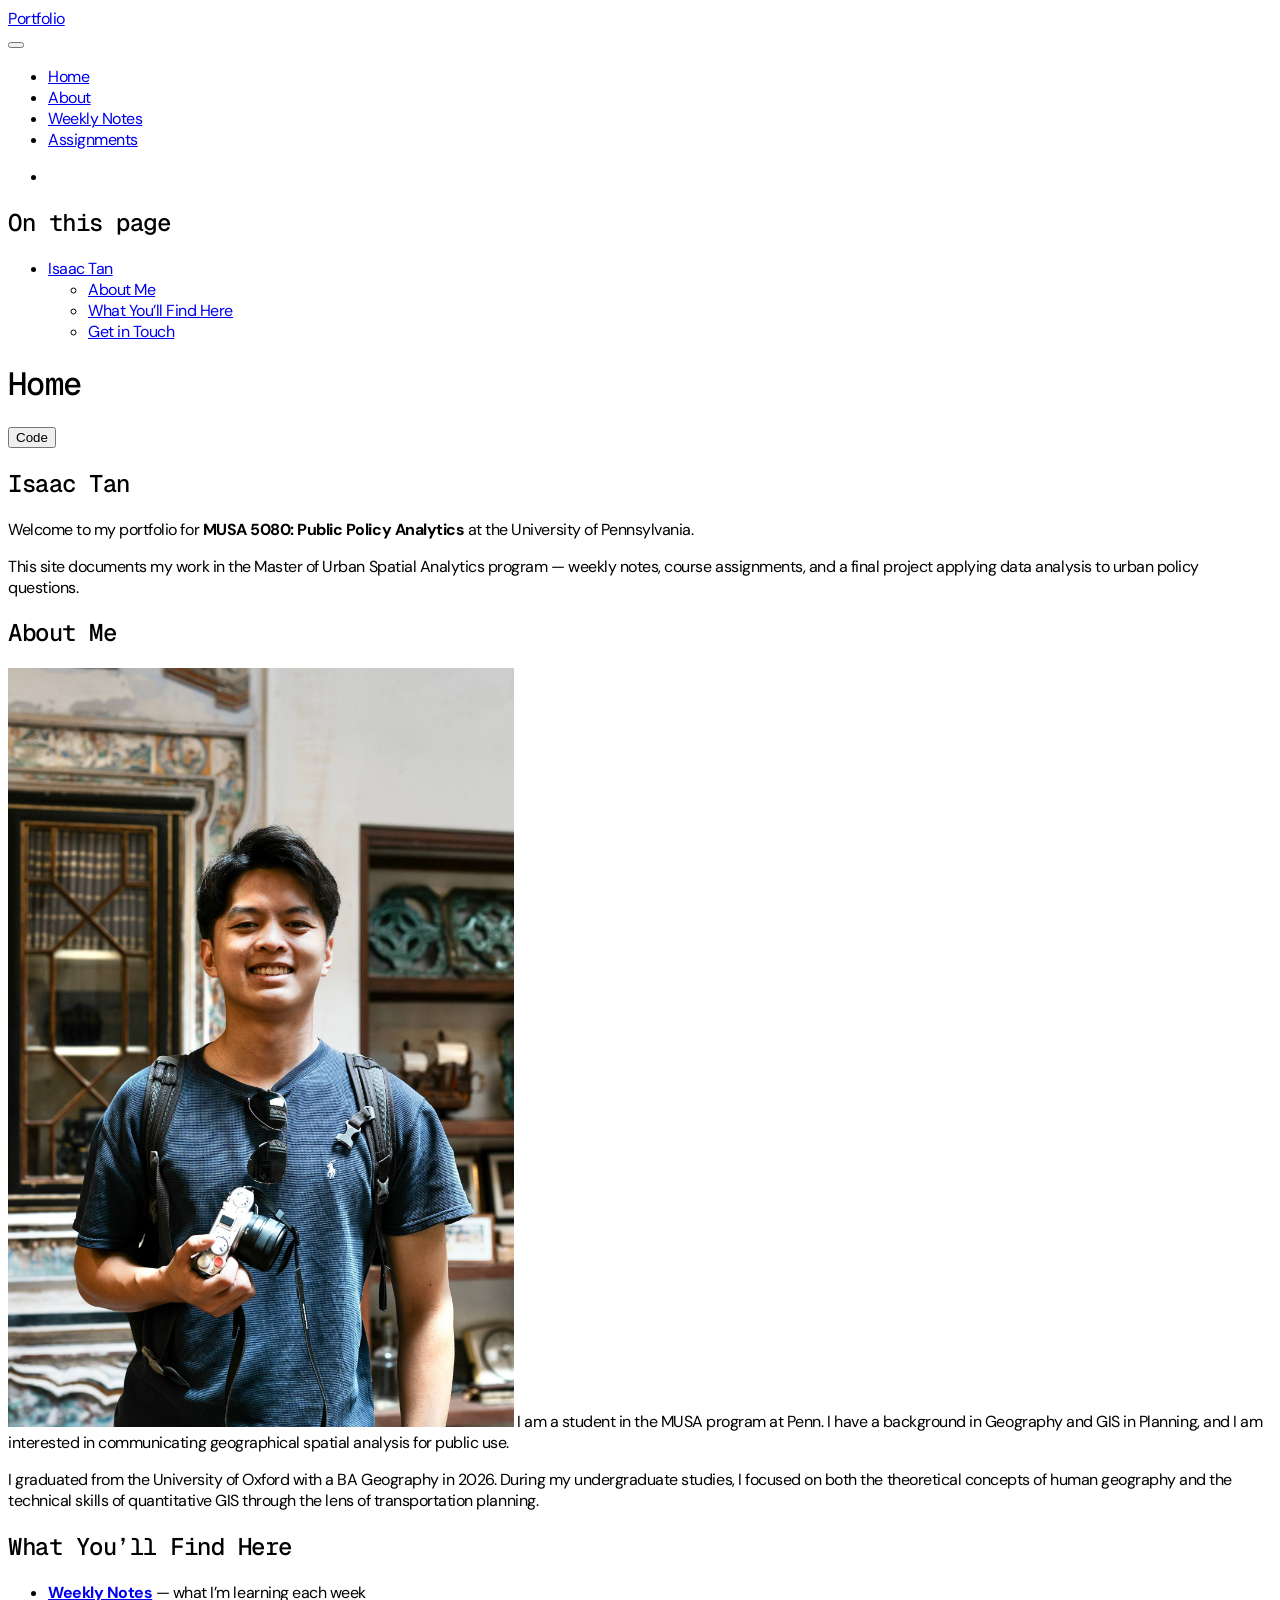
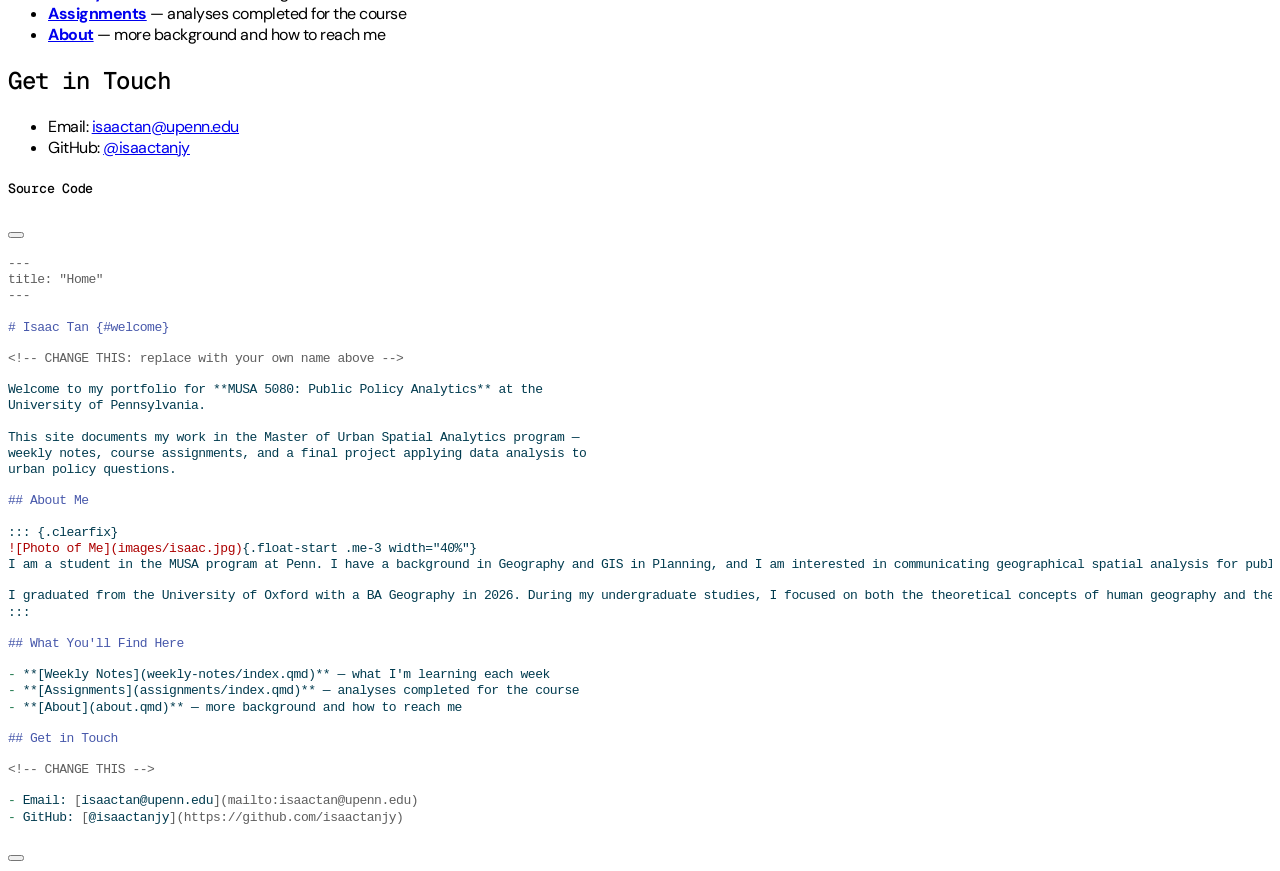
==== docs/index.html @ 37febcef "Dark mode fix" ====
<!DOCTYPE html>
<html xmlns="http://www.w3.org/1999/xhtml" lang="en" xml:lang="en"><head>

<meta charset="utf-8">
<meta name="generator" content="quarto-1.10.18">

<meta name="viewport" content="width=device-width, initial-scale=1.0, user-scalable=yes">


<title>Home – Isaac Tan - MUSA 5080 Portfolio</title>
<style>
/* Default styles provided by pandoc.
** See https://pandoc.org/MANUAL.html#variables-for-html for config info.
*/
span.smallcaps{font-variant: small-caps;}
div.columns{display: flex; gap: 1.5em;}
div.column{flex: auto;}
@media screen {
div.columns{gap: min(4vw, 1.5em);}
div.column{overflow-x: auto;}
}
div.hanging-indent{margin-left: 1.5em; text-indent: -1.5em;}
ul.task-list{list-style: none;}
ul.task-list li input[type="checkbox"] {
  width: 0.8em;
  margin: 0 0.8em 0.2em -1em; /* quarto-specific, see https://github.com/quarto-dev/quarto-cli/issues/4556 */ 
  vertical-align: middle;
}
/* CSS for syntax highlighting */
html { -webkit-text-size-adjust: 100%; }
pre > code.sourceCode { white-space: pre; position: relative; }
pre > code.sourceCode > span { display: inline-block; line-height: 1.25; }
pre > code.sourceCode > span:empty { height: 1.2em; }
.sourceCode { overflow: visible; }
code.sourceCode > span { color: inherit; text-decoration: inherit; }
div.sourceCode { margin: 1em 0; }
pre.sourceCode { margin: 0; }
@media screen {
div.sourceCode { overflow: auto; }
}
@media print {
pre > code.sourceCode { white-space: pre-wrap; }
pre > code.sourceCode > span { text-indent: -5em; padding-left: 5em; }
}
pre.numberSource code
  { counter-reset: source-line 0; }
pre.numberSource code > span
  { position: relative; left: -4em; counter-increment: source-line; }
pre.numberSource code > span > a:first-child::before
  { content: counter(source-line);
    position: relative; left: -1em; text-align: right; vertical-align: baseline;
    border: none; display: inline-block;
    -webkit-touch-callout: none; -webkit-user-select: none;
    -khtml-user-select: none; -moz-user-select: none;
    -ms-user-select: none; user-select: none;
    padding: 0 4px; width: 4em;
  }
pre.numberSource { margin-left: 3em;  padding-left: 4px; }
div.sourceCode
  {   }
@media screen {
pre > code.sourceCode > span > a:first-child::before { text-decoration: underline; }
}
</style>


<script src="site_libs/quarto-nav/quarto-nav.js"></script>
<script src="site_libs/quarto-nav/headroom.min.js"></script>
<script src="site_libs/clipboard/clipboard.min.js"></script>
<script src="site_libs/quarto-search/autocomplete.umd.js"></script>
<script src="site_libs/quarto-search/fuse.min.js"></script>
<script src="site_libs/quarto-search/quarto-search.js"></script>
<meta name="quarto:offset" content="./">
<script src="site_libs/quarto-html/quarto.js" type="module"></script>
<script src="site_libs/quarto-html/tabsets/tabsets.js" type="module"></script>
<script src="site_libs/quarto-html/popper.min.js"></script>
<script src="site_libs/quarto-html/tippy.umd.min.js"></script>
<script src="site_libs/quarto-html/anchor.min.js"></script>
<link href="site_libs/quarto-html/tippy.css" rel="stylesheet">
<link href="site_libs/quarto-html/quarto-syntax-highlighting-64a204ab8560d761af7679ceaba22944.css" rel="stylesheet" class="quarto-color-scheme" id="quarto-text-highlighting-styles">
<link href="site_libs/quarto-html/quarto-syntax-highlighting-dark-b85bc7c33db8c58e0ec93c3465666fed.css" rel="stylesheet" class="quarto-color-scheme quarto-color-alternate" id="quarto-text-highlighting-styles">
<link href="site_libs/quarto-html/quarto-syntax-highlighting-64a204ab8560d761af7679ceaba22944.css" rel="stylesheet" class="quarto-color-scheme-extra" id="quarto-text-highlighting-styles">
<script src="site_libs/bootstrap/bootstrap.min.js"></script>
<link href="site_libs/bootstrap/bootstrap-icons.css" rel="stylesheet">
<link href="site_libs/bootstrap/bootstrap-172ba59bd5e0b52282274ba0c0cc16fc.min.css" rel="stylesheet" append-hash="true" class="quarto-color-scheme" id="quarto-bootstrap" data-mode="light">
<link href="site_libs/bootstrap/bootstrap-dark-98619039a093ba5a6f730cdc128dc4af.min.css" rel="stylesheet" append-hash="true" class="quarto-color-scheme quarto-color-alternate" id="quarto-bootstrap" data-mode="dark">
<link href="site_libs/bootstrap/bootstrap-172ba59bd5e0b52282274ba0c0cc16fc.min.css" rel="stylesheet" append-hash="true" class="quarto-color-scheme-extra" id="quarto-bootstrap" data-mode="light">
<script id="quarto-search-options" type="application/json">{
  "location": "navbar",
  "copy-button": false,
  "collapse-after": 3,
  "panel-placement": "end",
  "type": "overlay",
  "limit": 50,
  "keyboard-shortcut": [
    "f",
    "/",
    "s"
  ],
  "show-item-context": false,
  "language": {
    "search-no-results-text": "No results",
    "search-matching-documents-text": "matching documents",
    "search-copy-link-title": "Copy link to search",
    "search-hide-matches-text": "Hide additional matches",
    "search-more-match-text": "more match in this document",
    "search-more-matches-text": "more matches in this document",
    "search-clear-button-title": "Clear",
    "search-text-placeholder": "",
    "search-detached-cancel-button-title": "Cancel",
    "search-submit-button-title": "Submit",
    "search-label": "Search"
  }
}</script>


<link rel="stylesheet" href="./styles.css">
</head>

<body class="nav-fixed quarto-light"><script id="quarto-html-before-body" type="application/javascript">
    const toggleBodyColorMode = (bsSheetEl) => {
      const mode = bsSheetEl.getAttribute("data-mode");
      const bodyEl = window.document.querySelector("body");
      if (mode === "dark") {
        bodyEl.classList.add("quarto-dark");
        bodyEl.classList.remove("quarto-light");
      } else {
        bodyEl.classList.add("quarto-light");
        bodyEl.classList.remove("quarto-dark");
      }
    }
    const toggleBodyColorPrimary = () => {
      const bsSheetEl = window.document.querySelector("link#quarto-bootstrap:not([rel=disabled-stylesheet])");
      if (bsSheetEl) {
        toggleBodyColorMode(bsSheetEl);
      }
    }
    const setColorSchemeToggle = (alternate) => {
      const toggles = window.document.querySelectorAll('.quarto-color-scheme-toggle');
      for (let i=0; i < toggles.length; i++) {
        const toggle = toggles[i];
        if (toggle) {
          if (alternate) {
            toggle.classList.add("alternate");
          } else {
            toggle.classList.remove("alternate");
          }
        }
      }
    };
    const toggleColorMode = (alternate) => {
      // Switch the stylesheets
      const primaryStylesheets = window.document.querySelectorAll('link.quarto-color-scheme:not(.quarto-color-alternate)');
      const alternateStylesheets = window.document.querySelectorAll('link.quarto-color-scheme.quarto-color-alternate');
      manageTransitions('#quarto-margin-sidebar .nav-link', false);
      if (alternate) {
        // note: dark is layered on light, we don't disable primary!
        enableStylesheet(alternateStylesheets);
        for (const sheetNode of alternateStylesheets) {
          if (sheetNode.id === "quarto-bootstrap") {
            toggleBodyColorMode(sheetNode);
          }
        }
      } else {
        disableStylesheet(alternateStylesheets);
        enableStylesheet(primaryStylesheets)
        toggleBodyColorPrimary();
      }
      manageTransitions('#quarto-margin-sidebar .nav-link', true);
      // Switch the toggles
      setColorSchemeToggle(alternate)
      // Hack to workaround the fact that safari doesn't
      // properly recolor the scrollbar when toggling (#1455)
      if (navigator.userAgent.indexOf('Safari') > 0 && navigator.userAgent.indexOf('Chrome') == -1) {
        manageTransitions("body", false);
        window.scrollTo(0, 1);
        setTimeout(() => {
          window.scrollTo(0, 0);
          manageTransitions("body", true);
        }, 40);
      }
    }
    const disableStylesheet = (stylesheets) => {
      for (let i=0; i < stylesheets.length; i++) {
        const stylesheet = stylesheets[i];
        stylesheet.rel = 'disabled-stylesheet';
      }
    }
    const enableStylesheet = (stylesheets) => {
      for (let i=0; i < stylesheets.length; i++) {
        const stylesheet = stylesheets[i];
        if(stylesheet.rel !== 'stylesheet') { // for Chrome, which will still FOUC without this check
          stylesheet.rel = 'stylesheet';
        }
      }
    }
    const manageTransitions = (selector, allowTransitions) => {
      const els = window.document.querySelectorAll(selector);
      for (let i=0; i < els.length; i++) {
        const el = els[i];
        if (allowTransitions) {
          el.classList.remove('notransition');
        } else {
          el.classList.add('notransition');
        }
      }
    }
    const isFileUrl = () => {
      return window.location.protocol === 'file:';
    }
    const hasAlternateSentinel = () => {
      let styleSentinel = getColorSchemeSentinel();
      if (styleSentinel !== null) {
        return styleSentinel === "alternate";
      } else {
        return false;
      }
    }
    const setStyleSentinel = (alternate) => {
      const value = alternate ? "alternate" : "default";
      if (!isFileUrl()) {
        window.localStorage.setItem("quarto-color-scheme", value);
      } else {
        localAlternateSentinel = value;
      }
    }
    const getColorSchemeSentinel = () => {
      if (!isFileUrl()) {
        const storageValue = window.localStorage.getItem("quarto-color-scheme");
        return storageValue != null ? storageValue : localAlternateSentinel;
      } else {
        return localAlternateSentinel;
      }
    }
    const toggleGiscusIfUsed = (isAlternate, darkModeDefault) => {
      const baseTheme = document.querySelector('#giscus-base-theme')?.value ?? 'light';
      const alternateTheme = document.querySelector('#giscus-alt-theme')?.value ?? 'dark';
      let newTheme = '';
      if(authorPrefersDark) {
        newTheme = isAlternate ? baseTheme : alternateTheme;
      } else {
        newTheme = isAlternate ? alternateTheme : baseTheme;
      }
      const changeGiscusTheme = () => {
        // From: https://github.com/giscus/giscus/issues/336
        const sendMessage = (message) => {
          const iframe = document.querySelector('iframe.giscus-frame');
          if (!iframe) return;
          iframe.contentWindow.postMessage({ giscus: message }, 'https://giscus.app');
        }
        sendMessage({
          setConfig: {
            theme: newTheme
          }
        });
      }
      const isGiscussLoaded = window.document.querySelector('iframe.giscus-frame') !== null;
      if (isGiscussLoaded) {
        changeGiscusTheme();
      }
    };
    const authorPrefersDark = false;
    const darkModeDefault = authorPrefersDark;
      document.querySelector('link#quarto-text-highlighting-styles.quarto-color-scheme-extra').rel = 'disabled-stylesheet';
      document.querySelector('link#quarto-bootstrap.quarto-color-scheme-extra').rel = 'disabled-stylesheet';
    let localAlternateSentinel = darkModeDefault ? 'alternate' : 'default';
    // Dark / light mode switch
    window.quartoToggleColorScheme = () => {
      // Read the current dark / light value
      let toAlternate = !hasAlternateSentinel();
      toggleColorMode(toAlternate);
      setStyleSentinel(toAlternate);
      toggleGiscusIfUsed(toAlternate, darkModeDefault);
      window.dispatchEvent(new Event('resize'));
    };
    // Switch to dark mode if need be
    if (hasAlternateSentinel()) {
      toggleColorMode(true);
    } else {
      toggleColorMode(false);
    }
  </script>

<div id="quarto-search-results"></div>
  <header id="quarto-header" class="headroom fixed-top">
    <nav class="navbar navbar-expand-lg " data-bs-theme="dark">
      <div class="navbar-container container-fluid">
      <div class="navbar-brand-container mx-auto">
    <a class="navbar-brand" href="./index.html">
    <span class="navbar-title">Portfolio</span>
    </a>
  </div>
            <div id="quarto-search" class="" title="Search"></div>
          <button class="navbar-toggler" type="button" data-bs-toggle="collapse" data-bs-target="#navbarCollapse" aria-controls="navbarCollapse" role="menu" aria-expanded="false" aria-label="Toggle navigation" onclick="if (window.quartoToggleHeadroom) { window.quartoToggleHeadroom(); }">
  <span class="navbar-toggler-icon"></span>
</button>
          <div class="collapse navbar-collapse" id="navbarCollapse">
            <ul class="navbar-nav navbar-nav-scroll me-auto">
  <li class="nav-item">
    <a class="nav-link active" href="./index.html" aria-current="page"> 
<span class="menu-text">Home</span></a>
  </li>  
  <li class="nav-item">
    <a class="nav-link" href="./about.html"> 
<span class="menu-text">About</span></a>
  </li>  
  <li class="nav-item">
    <a class="nav-link" href="./weekly-notes/index.html"> 
<span class="menu-text">Weekly Notes</span></a>
  </li>  
  <li class="nav-item">
    <a class="nav-link" href="./assignments/index.html"> 
<span class="menu-text">Assignments</span></a>
  </li>  
</ul>
            <ul class="navbar-nav navbar-nav-scroll ms-auto">
  <li class="nav-item compact">
    <a class="nav-link" href="https://github.com/isaactanjy/MUSA-5080-portfolio"> <i class="bi bi-github" role="img">
</i> 
<span class="menu-text"></span></a>
  </li>  
</ul>
          </div> <!-- /navcollapse -->
            <div class="quarto-navbar-tools">
  <a href="" class="quarto-color-scheme-toggle quarto-navigation-tool  px-1" onclick="window.quartoToggleColorScheme(); return false;" title="Toggle dark mode"><i class="bi"></i></a>
</div>
      </div> <!-- /container-fluid -->
    </nav>
</header>
<!-- content -->
<div id="quarto-content" class="quarto-container page-columns page-rows-contents page-layout-article page-navbar">
<!-- sidebar -->
<!-- margin-sidebar -->
    <div id="quarto-margin-sidebar" class="sidebar margin-sidebar">
        <nav id="TOC" role="doc-toc" class="toc-active">
    <h2 id="toc-title">On this page</h2>
   
  <ul>
  <li><a href="#welcome" id="toc-welcome" class="nav-link active" data-scroll-target="#welcome">Isaac Tan</a>
  <ul class="collapse">
  <li><a href="#about-me" id="toc-about-me" class="nav-link" data-scroll-target="#about-me">About Me</a></li>
  <li><a href="#what-youll-find-here" id="toc-what-youll-find-here" class="nav-link" data-scroll-target="#what-youll-find-here">What You’ll Find Here</a></li>
  <li><a href="#get-in-touch" id="toc-get-in-touch" class="nav-link" data-scroll-target="#get-in-touch">Get in Touch</a></li>
  </ul></li>
  </ul>
</nav>
    </div>
<!-- main -->
<main class="content" id="quarto-document-content">


<header id="title-block-header" class="quarto-title-block default">
<div class="quarto-title">
<div class="quarto-title-block"><div><h1 class="title">Home</h1><button type="button" class="btn code-tools-button" id="quarto-code-tools-source"><i class="bi"></i> Code</button></div></div>
</div>



<div class="quarto-title-meta">

    
  
    
  </div>
  


</header>


<section id="welcome" class="level1">
<h1>Isaac Tan</h1>
<!-- CHANGE THIS: replace with your own name above -->
<p>Welcome to my portfolio for <strong>MUSA 5080: Public Policy Analytics</strong> at the University of Pennsylvania.</p>
<p>This site documents my work in the Master of Urban Spatial Analytics program — weekly notes, course assignments, and a final project applying data analysis to urban policy questions.</p>
<section id="about-me" class="level2">
<h2 class="anchored" data-anchor-id="about-me">About Me</h2>
<div class="clearfix">
<p><img src="images/isaac.jpg" class="float-start me-3 img-fluid" style="width:40.0%" alt="Photo of Me"> I am a student in the MUSA program at Penn. I have a background in Geography and GIS in Planning, and I am interested in communicating geographical spatial analysis for public use.</p>
<p>I graduated from the University of Oxford with a BA Geography in 2026. During my undergraduate studies, I focused on both the theoretical concepts of human geography and the technical skills of quantitative GIS through the lens of transportation planning.</p>
</div>
</section>
<section id="what-youll-find-here" class="level2">
<h2 class="anchored" data-anchor-id="what-youll-find-here">What You’ll Find Here</h2>
<ul>
<li><strong><a href="./weekly-notes/index.html">Weekly Notes</a></strong> — what I’m learning each week</li>
<li><strong><a href="./assignments/index.html">Assignments</a></strong> — analyses completed for the course</li>
<li><strong><a href="./about.html">About</a></strong> — more background and how to reach me</li>
</ul>
</section>
<section id="get-in-touch" class="level2">
<h2 class="anchored" data-anchor-id="get-in-touch">Get in Touch</h2>
<!-- CHANGE THIS -->
<ul>
<li>Email: <a href="mailto:isaactan@upenn.edu">isaactan@upenn.edu</a></li>
<li>GitHub: <a href="https://github.com/isaactanjy"><span class="citation" data-cites="isaactanjy">@isaactanjy</span></a></li>
</ul>


<!-- -->

</section>
</section>

</main> <!-- /main -->
<script id="quarto-html-after-body" type="application/javascript">
  window.document.addEventListener("DOMContentLoaded", function (event) {
    // Ensure there is a toggle, if there isn't float one in the top right
    if (window.document.querySelector('.quarto-color-scheme-toggle') === null) {
      const a = window.document.createElement('a');
      a.classList.add('top-right');
      a.classList.add('quarto-color-scheme-toggle');
      a.href = "";
      a.onclick = function() { try { window.quartoToggleColorScheme(); } catch {} return false; };
      const i = window.document.createElement("i");
      i.classList.add('bi');
      a.appendChild(i);
      window.document.body.appendChild(a);
    }
    setColorSchemeToggle(hasAlternateSentinel())
    const icon = "";
    const anchorJS = new window.AnchorJS();
    anchorJS.options = {
      placement: 'right',
      icon: icon
    };
    anchorJS.add('.anchored');
    const isCodeAnnotation = (el) => {
      for (const clz of el.classList) {
        if (clz.startsWith('code-annotation-')) {                     
          return true;
        }
      }
      return false;
    }
    const onCopySuccess = function(e) {
      // button target
      const button = e.trigger;
      // don't keep focus
      button.blur();
      // flash "checked"
      button.classList.add('code-copy-button-checked');
      var currentTitle = button.getAttribute("title");
      button.setAttribute("title", "Copied!");
      let tooltip;
      if (window.bootstrap) {
        button.setAttribute("data-bs-toggle", "tooltip");
        button.setAttribute("data-bs-placement", "left");
        button.setAttribute("data-bs-title", "Copied!");
        tooltip = new bootstrap.Tooltip(button, 
          { trigger: "manual", 
            customClass: "code-copy-button-tooltip",
            offset: [0, -8]});
        tooltip.show();    
      }
      setTimeout(function() {
        if (tooltip) {
          tooltip.hide();
          button.removeAttribute("data-bs-title");
          button.removeAttribute("data-bs-toggle");
          button.removeAttribute("data-bs-placement");
        }
        button.setAttribute("title", currentTitle);
        button.classList.remove('code-copy-button-checked');
      }, 1000);
      // clear code selection
      e.clearSelection();
    }
    const getTextToCopy = function(trigger) {
      const outerScaffold = trigger.parentElement.cloneNode(true);
      const codeEl = outerScaffold.querySelector('code');
      for (const childEl of codeEl.children) {
        if (isCodeAnnotation(childEl)) {
          childEl.remove();
        }
      }
      return codeEl.innerText;
    }
    const clipboard = new window.ClipboardJS('.code-copy-button:not([data-in-quarto-modal])', {
      text: getTextToCopy
    });
    clipboard.on('success', onCopySuccess);
    if (window.document.getElementById('quarto-embedded-source-code-modal')) {
      const clipboardModal = new window.ClipboardJS('.code-copy-button[data-in-quarto-modal]', {
        text: getTextToCopy,
        container: window.document.getElementById('quarto-embedded-source-code-modal')
      });
      clipboardModal.on('success', onCopySuccess);
    }
    const viewSource = window.document.getElementById('quarto-view-source') ||
                       window.document.getElementById('quarto-code-tools-source');
    if (viewSource) {
      const sourceUrl = viewSource.getAttribute("data-quarto-source-url");
      viewSource.addEventListener("click", function(e) {
        if (sourceUrl) {
          // rstudio viewer pane
          if (/\bcapabilities=\b/.test(window.location)) {
            window.open(sourceUrl);
          } else {
            window.location.href = sourceUrl;
          }
        } else {
          const modal = new bootstrap.Modal(document.getElementById('quarto-embedded-source-code-modal'));
          modal.show();
        }
        return false;
      });
    }
    function toggleCodeHandler(show) {
      return function(e) {
        const cellDetails = window.document.querySelectorAll(".cell details.code-fold");
        for (let i=0; i<cellDetails.length; i++) {
          const details = cellDetails[i];
          if (show) {
            details.open = true;
          } else {
            details.removeAttribute("open");
          }
        }
        const cellCodeDivs = window.document.querySelectorAll(".cell div.sourceCode.cell-code");
        const fromCls = show ? "hidden" : "unhidden";
        const toCls = show ? "unhidden" : "hidden";
        for (let i=0; i<cellCodeDivs.length; i++) {
          const codeDiv = cellCodeDivs[i];
          if (codeDiv.classList.contains(fromCls)) {
            codeDiv.classList.remove(fromCls);
            codeDiv.classList.add(toCls);
          } 
        }
        return false;
      }
    }
    const hideAllCode = window.document.getElementById("quarto-hide-all-code");
    if (hideAllCode) {
      hideAllCode.addEventListener("click", toggleCodeHandler(false));
    }
    const showAllCode = window.document.getElementById("quarto-show-all-code");
    if (showAllCode) {
      showAllCode.addEventListener("click", toggleCodeHandler(true));
    }
      var localhostRegex = new RegExp(/^(?:http|https):\/\/localhost\:?[0-9]*\//);
      var mailtoRegex = new RegExp(/^mailto:/);
        var filterRegex = new RegExp('/' + window.location.host + '/');
      var isInternal = (href) => {
          return filterRegex.test(href) || localhostRegex.test(href) || mailtoRegex.test(href);
      }
      // Inspect non-navigation links and adorn them if external
     var links = window.document.querySelectorAll('a[href]:not(.nav-link):not(.navbar-brand):not(.toc-action):not(.sidebar-link):not(.sidebar-item-toggle):not(.pagination-link):not(.no-external):not([aria-hidden]):not(.dropdown-item):not(.quarto-navigation-tool):not(.about-link)');
      for (var i=0; i<links.length; i++) {
        const link = links[i];
        if (!isInternal(link.href)) {
          // undo the damage that might have been done by quarto-nav.js in the case of
          // links that we want to consider external
          if (link.dataset.originalHref !== undefined) {
            link.href = link.dataset.originalHref;
          }
        }
      }
    function tippyHover(el, contentFn, onTriggerFn, onUntriggerFn) {
      const config = {
        allowHTML: true,
        maxWidth: 500,
        delay: 100,
        arrow: false,
        appendTo: function(el) {
            return el.parentElement;
        },
        interactive: true,
        interactiveBorder: 10,
        theme: 'quarto',
        placement: 'bottom-start',
      };
      if (contentFn) {
        config.content = contentFn;
      }
      if (onTriggerFn) {
        config.onTrigger = onTriggerFn;
      }
      if (onUntriggerFn) {
        config.onUntrigger = onUntriggerFn;
      }
      window.tippy(el, config); 
    }
    const noterefs = window.document.querySelectorAll('a[role="doc-noteref"]');
    for (var i=0; i<noterefs.length; i++) {
      const ref = noterefs[i];
      tippyHover(ref, function() {
        // use id or data attribute instead here
        let href = ref.getAttribute('data-footnote-href') || ref.getAttribute('href');
        try { href = new URL(href).hash; } catch {}
        const id = href.replace(/^#\/?/, "");
        const note = window.document.getElementById(id);
        if (note) {
          return note.innerHTML;
        } else {
          return "";
        }
      });
    }
    const xrefs = window.document.querySelectorAll('a.quarto-xref');
    const processXRef = (id, note) => {
      // Strip column container classes
      const stripColumnClz = (el) => {
        el.classList.remove("page-full", "page-columns");
        if (el.children) {
          for (const child of el.children) {
            stripColumnClz(child);
          }
        }
      }
      stripColumnClz(note)
      if (id === null || id.startsWith('sec-')) {
        // Special case sections, only their first couple elements
        const container = document.createElement("div");
        if (note.children && note.children.length > 2) {
          container.appendChild(note.children[0].cloneNode(true));
          for (let i = 1; i < note.children.length; i++) {
            const child = note.children[i];
            if (child.tagName === "P" && child.innerText === "") {
              continue;
            } else {
              container.appendChild(child.cloneNode(true));
              break;
            }
          }
          if (window.Quarto?.typesetMath) {
            window.Quarto.typesetMath(container);
          }
          return container.innerHTML
        } else {
          if (window.Quarto?.typesetMath) {
            window.Quarto.typesetMath(note);
          }
          return note.innerHTML;
        }
      } else {
        // Remove any anchor links if they are present
        const anchorLink = note.querySelector('a.anchorjs-link');
        if (anchorLink) {
          anchorLink.remove();
        }
        if (window.Quarto?.typesetMath) {
          window.Quarto.typesetMath(note);
        }
        if (note.classList.contains("callout")) {
          return note.outerHTML;
        } else {
          return note.innerHTML;
        }
      }
    }
    for (var i=0; i<xrefs.length; i++) {
      const xref = xrefs[i];
      tippyHover(xref, undefined, function(instance) {
        instance.disable();
        let url = xref.getAttribute('href');
        let hash = undefined; 
        if (url.startsWith('#')) {
          hash = url;
        } else {
          try { hash = new URL(url).hash; } catch {}
        }
        if (hash) {
          const id = hash.replace(/^#\/?/, "");
          const note = window.document.getElementById(id);
          if (note !== null) {
            try {
              const html = processXRef(id, note.cloneNode(true));
              instance.setContent(html);
            } finally {
              instance.enable();
              instance.show();
            }
          } else {
            // See if we can fetch this
            fetch(url.split('#')[0])
            .then(res => res.text())
            .then(html => {
              const parser = new DOMParser();
              const htmlDoc = parser.parseFromString(html, "text/html");
              const note = htmlDoc.getElementById(id);
              if (note !== null) {
                const html = processXRef(id, note);
                instance.setContent(html);
              } 
            }).finally(() => {
              instance.enable();
              instance.show();
            });
          }
        } else {
          // See if we can fetch a full url (with no hash to target)
          // This is a special case and we should probably do some content thinning / targeting
          fetch(url)
          .then(res => res.text())
          .then(html => {
            const parser = new DOMParser();
            const htmlDoc = parser.parseFromString(html, "text/html");
            const note = htmlDoc.querySelector('main.content');
            if (note !== null) {
              // This should only happen for chapter cross references
              // (since there is no id in the URL)
              // remove the first header
              if (note.children.length > 0 && note.children[0].tagName === "HEADER") {
                note.children[0].remove();
              }
              const html = processXRef(null, note);
              instance.setContent(html);
            } 
          }).finally(() => {
            instance.enable();
            instance.show();
          });
        }
      }, function(instance) {
      });
    }
        let selectedAnnoteEl;
        const selectorForAnnotation = ( cell, annotation) => {
          let cellAttr = 'data-code-cell="' + cell + '"';
          let lineAttr = 'data-code-annotation="' +  annotation + '"';
          const selector = 'span[' + cellAttr + '][' + lineAttr + ']';
          return selector;
        }
        const selectCodeLines = (annoteEl) => {
          const doc = window.document;
          const targetCell = annoteEl.getAttribute("data-target-cell");
          const targetAnnotation = annoteEl.getAttribute("data-target-annotation");
          const annoteSpan = window.document.querySelector(selectorForAnnotation(targetCell, targetAnnotation));
          const lines = annoteSpan.getAttribute("data-code-lines").split(",");
          const lineIds = lines.map((line) => {
            return targetCell + "-" + line;
          })
          let top = null;
          let height = null;
          let parent = null;
          if (lineIds.length > 0) {
              //compute the position of the single el (top and bottom and make a div)
              const el = window.document.getElementById(lineIds[0]);
              top = el.offsetTop;
              height = el.offsetHeight;
              parent = el.parentElement.parentElement;
            if (lineIds.length > 1) {
              const lastEl = window.document.getElementById(lineIds[lineIds.length - 1]);
              const bottom = lastEl.offsetTop + lastEl.offsetHeight;
              height = bottom - top;
            }
            if (top !== null && height !== null && parent !== null) {
              // cook up a div (if necessary) and position it 
              let div = window.document.getElementById("code-annotation-line-highlight");
              if (div === null) {
                div = window.document.createElement("div");
                div.setAttribute("id", "code-annotation-line-highlight");
                div.style.position = 'absolute';
                parent.appendChild(div);
              }
              div.style.top = top - 2 + "px";
              div.style.height = height + 4 + "px";
              div.style.left = 0;
              let gutterDiv = window.document.getElementById("code-annotation-line-highlight-gutter");
              if (gutterDiv === null) {
                gutterDiv = window.document.createElement("div");
                gutterDiv.setAttribute("id", "code-annotation-line-highlight-gutter");
                gutterDiv.style.position = 'absolute';
                const codeCell = window.document.getElementById(targetCell);
                const gutter = codeCell.querySelector('.code-annotation-gutter');
                gutter.appendChild(gutterDiv);
              }
              gutterDiv.style.top = top - 2 + "px";
              gutterDiv.style.height = height + 4 + "px";
            }
            selectedAnnoteEl = annoteEl;
          }
        };
        const unselectCodeLines = () => {
          const elementsIds = ["code-annotation-line-highlight", "code-annotation-line-highlight-gutter"];
          elementsIds.forEach((elId) => {
            const div = window.document.getElementById(elId);
            if (div) {
              div.remove();
            }
          });
          selectedAnnoteEl = undefined;
        };
          // Handle positioning of the toggle
      window.addEventListener(
        "resize",
        throttle(() => {
          elRect = undefined;
          if (selectedAnnoteEl) {
            selectCodeLines(selectedAnnoteEl);
          }
        }, 10)
      );
      function throttle(fn, ms) {
      let throttle = false;
      let timer;
        return (...args) => {
          if(!throttle) { // first call gets through
              fn.apply(this, args);
              throttle = true;
          } else { // all the others get throttled
              if(timer) clearTimeout(timer); // cancel #2
              timer = setTimeout(() => {
                fn.apply(this, args);
                timer = throttle = false;
              }, ms);
          }
        };
      }
        // Attach click handler to the DT
        const annoteDls = window.document.querySelectorAll('dt[data-target-cell]');
        for (const annoteDlNode of annoteDls) {
          annoteDlNode.addEventListener('click', (event) => {
            const clickedEl = event.target;
            if (clickedEl !== selectedAnnoteEl) {
              unselectCodeLines();
              const activeEl = window.document.querySelector('dt[data-target-cell].code-annotation-active');
              if (activeEl) {
                activeEl.classList.remove('code-annotation-active');
              }
              selectCodeLines(clickedEl);
              clickedEl.classList.add('code-annotation-active');
            } else {
              // Unselect the line
              unselectCodeLines();
              clickedEl.classList.remove('code-annotation-active');
            }
          });
        }
    const findCites = (el) => {
      const parentEl = el.parentElement;
      if (parentEl) {
        const cites = parentEl.dataset.cites;
        if (cites) {
          return {
            el,
            cites: cites.split(' ')
          };
        } else {
          return findCites(el.parentElement)
        }
      } else {
        return undefined;
      }
    };
    var bibliorefs = window.document.querySelectorAll('a[role="doc-biblioref"]');
    for (var i=0; i<bibliorefs.length; i++) {
      const ref = bibliorefs[i];
      const citeInfo = findCites(ref);
      if (citeInfo) {
        tippyHover(citeInfo.el, function() {
          var popup = window.document.createElement('div');
          citeInfo.cites.forEach(function(cite) {
            var citeDiv = window.document.createElement('div');
            citeDiv.classList.add('hanging-indent');
            citeDiv.classList.add('csl-entry');
            var biblioDiv = window.document.getElementById('ref-' + cite);
            if (biblioDiv) {
              citeDiv.innerHTML = biblioDiv.innerHTML;
            }
            popup.appendChild(citeDiv);
          });
          return popup.innerHTML;
        });
      }
    }
  });
  </script><div class="modal fade" id="quarto-embedded-source-code-modal" tabindex="-1" aria-labelledby="quarto-embedded-source-code-modal-label" aria-hidden="true"><div class="modal-dialog modal-dialog-scrollable"><div class="modal-content"><div class="modal-header"><h5 class="modal-title" id="quarto-embedded-source-code-modal-label">Source Code</h5><button class="btn-close" data-bs-dismiss="modal"></button></div><div class="modal-body"><div class="">
<div class="code-copy-outer-scaffold"><div class="sourceCode" id="cb1" data-shortcodes="false"><pre class="sourceCode markdown code-with-copy"><code class="sourceCode markdown"><span id="cb1-1"><a href="#cb1-1" aria-hidden="true" tabindex="-1"></a><span class="co">---</span></span>
<span id="cb1-2"><a href="#cb1-2" aria-hidden="true" tabindex="-1"></a><span class="an">title:</span><span class="co"> "Home"</span></span>
<span id="cb1-3"><a href="#cb1-3" aria-hidden="true" tabindex="-1"></a><span class="co">---</span></span>
<span id="cb1-4"><a href="#cb1-4" aria-hidden="true" tabindex="-1"></a></span>
<span id="cb1-5"><a href="#cb1-5" aria-hidden="true" tabindex="-1"></a><span class="fu"># Isaac Tan {#welcome}</span></span>
<span id="cb1-6"><a href="#cb1-6" aria-hidden="true" tabindex="-1"></a></span>
<span id="cb1-7"><a href="#cb1-7" aria-hidden="true" tabindex="-1"></a><span class="co">&lt;!-- CHANGE THIS: replace with your own name above --&gt;</span></span>
<span id="cb1-8"><a href="#cb1-8" aria-hidden="true" tabindex="-1"></a></span>
<span id="cb1-9"><a href="#cb1-9" aria-hidden="true" tabindex="-1"></a>Welcome to my portfolio for **MUSA 5080: Public Policy Analytics** at the</span>
<span id="cb1-10"><a href="#cb1-10" aria-hidden="true" tabindex="-1"></a>University of Pennsylvania.</span>
<span id="cb1-11"><a href="#cb1-11" aria-hidden="true" tabindex="-1"></a></span>
<span id="cb1-12"><a href="#cb1-12" aria-hidden="true" tabindex="-1"></a>This site documents my work in the Master of Urban Spatial Analytics program —</span>
<span id="cb1-13"><a href="#cb1-13" aria-hidden="true" tabindex="-1"></a>weekly notes, course assignments, and a final project applying data analysis to</span>
<span id="cb1-14"><a href="#cb1-14" aria-hidden="true" tabindex="-1"></a>urban policy questions.</span>
<span id="cb1-15"><a href="#cb1-15" aria-hidden="true" tabindex="-1"></a></span>
<span id="cb1-16"><a href="#cb1-16" aria-hidden="true" tabindex="-1"></a><span class="fu">## About Me</span></span>
<span id="cb1-17"><a href="#cb1-17" aria-hidden="true" tabindex="-1"></a></span>
<span id="cb1-18"><a href="#cb1-18" aria-hidden="true" tabindex="-1"></a>::: {.clearfix}</span>
<span id="cb1-19"><a href="#cb1-19" aria-hidden="true" tabindex="-1"></a><span class="al">![Photo of Me](images/isaac.jpg)</span>{.float-start .me-3 width="40%"}</span>
<span id="cb1-20"><a href="#cb1-20" aria-hidden="true" tabindex="-1"></a>I am a student in the MUSA program at Penn. I have a background in Geography and GIS in Planning, and I am interested in communicating geographical spatial analysis for public use.</span>
<span id="cb1-21"><a href="#cb1-21" aria-hidden="true" tabindex="-1"></a></span>
<span id="cb1-22"><a href="#cb1-22" aria-hidden="true" tabindex="-1"></a>I graduated from the University of Oxford with a BA Geography in 2026. During my undergraduate studies, I focused on both the theoretical concepts of human geography and the technical skills of quantitative GIS through the lens of transportation planning. </span>
<span id="cb1-23"><a href="#cb1-23" aria-hidden="true" tabindex="-1"></a>:::</span>
<span id="cb1-24"><a href="#cb1-24" aria-hidden="true" tabindex="-1"></a></span>
<span id="cb1-25"><a href="#cb1-25" aria-hidden="true" tabindex="-1"></a><span class="fu">## What You'll Find Here</span></span>
<span id="cb1-26"><a href="#cb1-26" aria-hidden="true" tabindex="-1"></a></span>
<span id="cb1-27"><a href="#cb1-27" aria-hidden="true" tabindex="-1"></a><span class="ss">- </span>**[Weekly Notes](weekly-notes/index.qmd)** — what I'm learning each week</span>
<span id="cb1-28"><a href="#cb1-28" aria-hidden="true" tabindex="-1"></a><span class="ss">- </span>**[Assignments](assignments/index.qmd)** — analyses completed for the course</span>
<span id="cb1-29"><a href="#cb1-29" aria-hidden="true" tabindex="-1"></a><span class="ss">- </span>**[About](about.qmd)** — more background and how to reach me</span>
<span id="cb1-30"><a href="#cb1-30" aria-hidden="true" tabindex="-1"></a></span>
<span id="cb1-31"><a href="#cb1-31" aria-hidden="true" tabindex="-1"></a><span class="fu">## Get in Touch</span></span>
<span id="cb1-32"><a href="#cb1-32" aria-hidden="true" tabindex="-1"></a></span>
<span id="cb1-33"><a href="#cb1-33" aria-hidden="true" tabindex="-1"></a><span class="co">&lt;!-- CHANGE THIS --&gt;</span></span>
<span id="cb1-34"><a href="#cb1-34" aria-hidden="true" tabindex="-1"></a></span>
<span id="cb1-35"><a href="#cb1-35" aria-hidden="true" tabindex="-1"></a><span class="ss">- </span>Email: <span class="co">[</span><span class="ot">isaactan@upenn.edu</span><span class="co">](mailto:isaactan@upenn.edu)</span></span>
<span id="cb1-36"><a href="#cb1-36" aria-hidden="true" tabindex="-1"></a><span class="ss">- </span>GitHub: <span class="co">[</span><span class="ot">@isaactanjy</span><span class="co">](https://github.com/isaactanjy)</span></span></code></pre></div><button title="Copy to Clipboard" class="code-copy-button" data-in-quarto-modal=""><i class="bi"></i></button></div>
</div></div></div></div></div>
</div> <!-- /content -->




</body></html>
---- docs/site_libs/quarto-html/quarto-syntax-highlighting-64a204ab8560d761af7679ceaba22944.css ----
/* quarto syntax highlight colors */
:root {
  --quarto-hl-ot-color: #003B4F;
  --quarto-hl-at-color: #657422;
  --quarto-hl-ss-color: #20794D;
  --quarto-hl-an-color: #5E5E5E;
  --quarto-hl-fu-color: #4758AB;
  --quarto-hl-st-color: #20794D;
  --quarto-hl-cf-color: #003B4F;
  --quarto-hl-op-color: #5E5E5E;
  --quarto-hl-er-color: #AD0000;
  --quarto-hl-bn-color: #AD0000;
  --quarto-hl-al-color: #AD0000;
  --quarto-hl-va-color: #111111;
  --quarto-hl-bu-color: inherit;
  --quarto-hl-ex-color: inherit;
  --quarto-hl-pp-color: #AD0000;
  --quarto-hl-in-color: #5E5E5E;
  --quarto-hl-vs-color: #20794D;
  --quarto-hl-wa-color: #5E5E5E;
  --quarto-hl-do-color: #5E5E5E;
  --quarto-hl-im-color: #00769E;
  --quarto-hl-ch-color: #20794D;
  --quarto-hl-dt-color: #AD0000;
  --quarto-hl-fl-color: #AD0000;
  --quarto-hl-co-color: #5E5E5E;
  --quarto-hl-cv-color: #5E5E5E;
  --quarto-hl-cn-color: #8f5902;
  --quarto-hl-sc-color: #5E5E5E;
  --quarto-hl-dv-color: #AD0000;
  --quarto-hl-kw-color: #003B4F;
}

/* other quarto variables */
:root {
  --quarto-font-monospace: SFMono-Regular, Menlo, Monaco, Consolas, "Liberation Mono", "Courier New", monospace;
}

/* syntax highlight based on Pandoc's rules */
pre > code.sourceCode > span {
  color: #003B4F;
}

code.sourceCode > span {
  color: #003B4F;
}

div.sourceCode,
div.sourceCode pre.sourceCode {
  color: #003B4F;
}

/* Normal */
code span {
  color: #003B4F;
}

/* Alert */
code span.al {
  color: #AD0000;
  font-style: inherit;
}

/* Annotation */
code span.an {
  color: #5E5E5E;
  font-style: inherit;
}

/* Attribute */
code span.at {
  color: #657422;
  font-style: inherit;
}

/* BaseN */
code span.bn {
  color: #AD0000;
  font-style: inherit;
}

/* BuiltIn */
code span.bu {
  font-style: inherit;
}

/* ControlFlow */
code span.cf {
  color: #003B4F;
  font-weight: bold;
  font-style: inherit;
}

/* Char */
code span.ch {
  color: #20794D;
  font-style: inherit;
}

/* Constant */
code span.cn {
  color: #8f5902;
  font-style: inherit;
}

/* Comment */
code span.co {
  color: #5E5E5E;
  font-style: inherit;
}

/* CommentVar */
code span.cv {
  color: #5E5E5E;
  font-style: italic;
}

/* Documentation */
code span.do {
  color: #5E5E5E;
  font-style: italic;
}

/* DataType */
code span.dt {
  color: #AD0000;
  font-style: inherit;
}

/* DecVal */
code span.dv {
  color: #AD0000;
  font-style: inherit;
}

/* Error */
code span.er {
  color: #AD0000;
  font-style: inherit;
}

/* Extension */
code span.ex {
  font-style: inherit;
}

/* Float */
code span.fl {
  color: #AD0000;
  font-style: inherit;
}

/* Function */
code span.fu {
  color: #4758AB;
  font-style: inherit;
}

/* Import */
code span.im {
  color: #00769E;
  font-style: inherit;
}

/* Information */
code span.in {
  color: #5E5E5E;
  font-style: inherit;
}

/* Keyword */
code span.kw {
  color: #003B4F;
  font-weight: bold;
  font-style: inherit;
}

/* Operator */
code span.op {
  color: #5E5E5E;
  font-style: inherit;
}

/* Other */
code span.ot {
  color: #003B4F;
  font-style: inherit;
}

/* Preprocessor */
code span.pp {
  color: #AD0000;
  font-style: inherit;
}

/* SpecialChar */
code span.sc {
  color: #5E5E5E;
  font-style: inherit;
}

/* SpecialString */
code span.ss {
  color: #20794D;
  font-style: inherit;
}

/* String */
code span.st {
  color: #20794D;
  font-style: inherit;
}

/* Variable */
code span.va {
  color: #111111;
  font-style: inherit;
}

/* VerbatimString */
code span.vs {
  color: #20794D;
  font-style: inherit;
}

/* Warning */
code span.wa {
  color: #5E5E5E;
  font-style: italic;
}

.prevent-inlining {
  content: "</";
}

/*# sourceMappingURL=9d8d5bb603a83b8298b89080a598c93b.css.map */
---- docs/site_libs/quarto-html/quarto-syntax-highlighting-dark-b85bc7c33db8c58e0ec93c3465666fed.css ----
/* quarto syntax highlight colors */
:root {
  --quarto-hl-al-color: #f07178;
  --quarto-hl-an-color: #d4d0ab;
  --quarto-hl-at-color: #00e0e0;
  --quarto-hl-bn-color: #d4d0ab;
  --quarto-hl-bu-color: #abe338;
  --quarto-hl-ch-color: #abe338;
  --quarto-hl-co-color: #f8f8f2;
  --quarto-hl-cv-color: #ffd700;
  --quarto-hl-cn-color: #ffd700;
  --quarto-hl-cf-color: #ffa07a;
  --quarto-hl-dt-color: #ffa07a;
  --quarto-hl-dv-color: #d4d0ab;
  --quarto-hl-do-color: #f8f8f2;
  --quarto-hl-er-color: #f07178;
  --quarto-hl-ex-color: #00e0e0;
  --quarto-hl-fl-color: #d4d0ab;
  --quarto-hl-fu-color: #ffa07a;
  --quarto-hl-im-color: #abe338;
  --quarto-hl-in-color: #d4d0ab;
  --quarto-hl-kw-color: #ffa07a;
  --quarto-hl-op-color: #ffa07a;
  --quarto-hl-ot-color: #00e0e0;
  --quarto-hl-pp-color: #dcc6e0;
  --quarto-hl-re-color: #00e0e0;
  --quarto-hl-sc-color: #abe338;
  --quarto-hl-ss-color: #abe338;
  --quarto-hl-st-color: #abe338;
  --quarto-hl-va-color: #00e0e0;
  --quarto-hl-vs-color: #abe338;
  --quarto-hl-wa-color: #dcc6e0;
}

/* other quarto variables */
:root {
  --quarto-font-monospace: SFMono-Regular, Menlo, Monaco, Consolas, "Liberation Mono", "Courier New", monospace;
}

/* syntax highlight based on Pandoc's rules */
pre > code.sourceCode > span {
  color: #f8f8f2;
}

code.sourceCode > span {
  color: #f8f8f2;
}

div.sourceCode,
div.sourceCode pre.sourceCode {
  color: #f8f8f2;
}

/* Normal */
code span {
  color: #f8f8f2;
}

/* Alert */
code span.al {
  color: #f07178;
}

/* Annotation */
code span.an {
  color: #d4d0ab;
}

/* Attribute */
code span.at {
  color: #00e0e0;
}

/* BaseN */
code span.bn {
  color: #d4d0ab;
}

/* BuiltIn */
code span.bu {
  color: #abe338;
}

/* ControlFlow */
code span.cf {
  font-weight: bold;
  color: #ffa07a;
}

/* Char */
code span.ch {
  color: #abe338;
}

/* Constant */
code span.cn {
  color: #ffd700;
}

/* Comment */
code span.co {
  font-style: italic;
  color: #f8f8f2;
}

/* CommentVar */
code span.cv {
  color: #ffd700;
}

/* Documentation */
code span.do {
  color: #f8f8f2;
}

/* DataType */
code span.dt {
  color: #ffa07a;
}

/* DecVal */
code span.dv {
  color: #d4d0ab;
}

/* Error */
code span.er {
  color: #f07178;
  text-decoration: underline;
}

/* Extension */
code span.ex {
  font-weight: bold;
  color: #00e0e0;
}

/* Float */
code span.fl {
  color: #d4d0ab;
}

/* Function */
code span.fu {
  color: #ffa07a;
}

/* Import */
code span.im {
  color: #abe338;
}

/* Information */
code span.in {
  color: #d4d0ab;
}

/* Keyword */
code span.kw {
  font-weight: bold;
  color: #ffa07a;
}

/* Operator */
code span.op {
  color: #ffa07a;
}

/* Other */
code span.ot {
  color: #00e0e0;
}

/* Preprocessor */
code span.pp {
  color: #dcc6e0;
}

/* RegionMarker */
code span.re {
  background-color: #f8f8f2;
  color: #00e0e0;
}

/* SpecialChar */
code span.sc {
  color: #abe338;
}

/* SpecialString */
code span.ss {
  color: #abe338;
}

/* String */
code span.st {
  color: #abe338;
}

/* Variable */
code span.va {
  color: #00e0e0;
}

/* VerbatimString */
code span.vs {
  color: #abe338;
}

/* Warning */
code span.wa {
  color: #dcc6e0;
}

.prevent-inlining {
  content: "</";
}

/*# sourceMappingURL=4ed8f1090dec6531da29ab00902aa718.css.map */
---- docs/site_libs/quarto-html/quarto-syntax-highlighting-64a204ab8560d761af7679ceaba22944.css ----
/* quarto syntax highlight colors */
:root {
  --quarto-hl-ot-color: #003B4F;
  --quarto-hl-at-color: #657422;
  --quarto-hl-ss-color: #20794D;
  --quarto-hl-an-color: #5E5E5E;
  --quarto-hl-fu-color: #4758AB;
  --quarto-hl-st-color: #20794D;
  --quarto-hl-cf-color: #003B4F;
  --quarto-hl-op-color: #5E5E5E;
  --quarto-hl-er-color: #AD0000;
  --quarto-hl-bn-color: #AD0000;
  --quarto-hl-al-color: #AD0000;
  --quarto-hl-va-color: #111111;
  --quarto-hl-bu-color: inherit;
  --quarto-hl-ex-color: inherit;
  --quarto-hl-pp-color: #AD0000;
  --quarto-hl-in-color: #5E5E5E;
  --quarto-hl-vs-color: #20794D;
  --quarto-hl-wa-color: #5E5E5E;
  --quarto-hl-do-color: #5E5E5E;
  --quarto-hl-im-color: #00769E;
  --quarto-hl-ch-color: #20794D;
  --quarto-hl-dt-color: #AD0000;
  --quarto-hl-fl-color: #AD0000;
  --quarto-hl-co-color: #5E5E5E;
  --quarto-hl-cv-color: #5E5E5E;
  --quarto-hl-cn-color: #8f5902;
  --quarto-hl-sc-color: #5E5E5E;
  --quarto-hl-dv-color: #AD0000;
  --quarto-hl-kw-color: #003B4F;
}

/* other quarto variables */
:root {
  --quarto-font-monospace: SFMono-Regular, Menlo, Monaco, Consolas, "Liberation Mono", "Courier New", monospace;
}

/* syntax highlight based on Pandoc's rules */
pre > code.sourceCode > span {
  color: #003B4F;
}

code.sourceCode > span {
  color: #003B4F;
}

div.sourceCode,
div.sourceCode pre.sourceCode {
  color: #003B4F;
}

/* Normal */
code span {
  color: #003B4F;
}

/* Alert */
code span.al {
  color: #AD0000;
  font-style: inherit;
}

/* Annotation */
code span.an {
  color: #5E5E5E;
  font-style: inherit;
}

/* Attribute */
code span.at {
  color: #657422;
  font-style: inherit;
}

/* BaseN */
code span.bn {
  color: #AD0000;
  font-style: inherit;
}

/* BuiltIn */
code span.bu {
  font-style: inherit;
}

/* ControlFlow */
code span.cf {
  color: #003B4F;
  font-weight: bold;
  font-style: inherit;
}

/* Char */
code span.ch {
  color: #20794D;
  font-style: inherit;
}

/* Constant */
code span.cn {
  color: #8f5902;
  font-style: inherit;
}

/* Comment */
code span.co {
  color: #5E5E5E;
  font-style: inherit;
}

/* CommentVar */
code span.cv {
  color: #5E5E5E;
  font-style: italic;
}

/* Documentation */
code span.do {
  color: #5E5E5E;
  font-style: italic;
}

/* DataType */
code span.dt {
  color: #AD0000;
  font-style: inherit;
}

/* DecVal */
code span.dv {
  color: #AD0000;
  font-style: inherit;
}

/* Error */
code span.er {
  color: #AD0000;
  font-style: inherit;
}

/* Extension */
code span.ex {
  font-style: inherit;
}

/* Float */
code span.fl {
  color: #AD0000;
  font-style: inherit;
}

/* Function */
code span.fu {
  color: #4758AB;
  font-style: inherit;
}

/* Import */
code span.im {
  color: #00769E;
  font-style: inherit;
}

/* Information */
code span.in {
  color: #5E5E5E;
  font-style: inherit;
}

/* Keyword */
code span.kw {
  color: #003B4F;
  font-weight: bold;
  font-style: inherit;
}

/* Operator */
code span.op {
  color: #5E5E5E;
  font-style: inherit;
}

/* Other */
code span.ot {
  color: #003B4F;
  font-style: inherit;
}

/* Preprocessor */
code span.pp {
  color: #AD0000;
  font-style: inherit;
}

/* SpecialChar */
code span.sc {
  color: #5E5E5E;
  font-style: inherit;
}

/* SpecialString */
code span.ss {
  color: #20794D;
  font-style: inherit;
}

/* String */
code span.st {
  color: #20794D;
  font-style: inherit;
}

/* Variable */
code span.va {
  color: #111111;
  font-style: inherit;
}

/* VerbatimString */
code span.vs {
  color: #20794D;
  font-style: inherit;
}

/* Warning */
code span.wa {
  color: #5E5E5E;
  font-style: italic;
}

.prevent-inlining {
  content: "</";
}

/*# sourceMappingURL=9d8d5bb603a83b8298b89080a598c93b.css.map */
---- docs/styles.css ----
@import url('https://fonts.googleapis.com/css2?family=DM+Mono:ital,wght@0,300;0,400;0,500;1,300;1,400;1,500&family=DM+Sans:ital,opsz,wght@0,9..40,100..1000;1,9..40,100..1000&display=swap');
@import url('https://fonts.googleapis.com/css2?family=Geist+Mono:ital,wght@0,100..900;1,100..900&display=swap');



body, p, li, td, .navbar, .sidebar {
  font-family: "DM Sans", sans-serif !important;
  letter-spacing: -0.03em;
}

h1, h2, h3, h4, h5, h6 {
  font-family: "Geist Mono", monospace !important;
  font-weight: 500 !important;
  letter-spacing: -0.02em;
}

.dm-mono-light {
  font-family: "DM Mono", monospace;
  font-weight: 300;
  font-style: normal;
}

.dm-mono-regular {
  font-family: "DM Mono", monospace;
  font-weight: 400;
  font-style: normal;
}

.dm-mono-medium {
  font-family: "DM Mono", monospace;
  font-weight: 500;
  font-style: normal;
}

.dm-mono-light-italic {
  font-family: "DM Mono", monospace;
  font-weight: 300;
  font-style: italic;
}

.dm-mono-regular-italic {
  font-family: "DM Mono", monospace;
  font-weight: 400;
  font-style: italic;
}

.dm-mono-medium-italic {
  font-family: "DM Mono", monospace;
  font-weight: 500;
  font-style: italic;
}


.dm-sans-variable {
  font-family: "DM Sans", sans-serif;
  font-optical-sizing: auto;
  font-weight: 400;
  font-style: normal;
}

.fragment-mono-regular {
  font-family: "Fragment Mono", monospace;
  font-weight: 400;
  font-style: normal;
}

.fragment-mono-regular-italic {
  font-family: "Fragment Mono", monospace;
  font-weight: 400;
  font-style: italic;
}
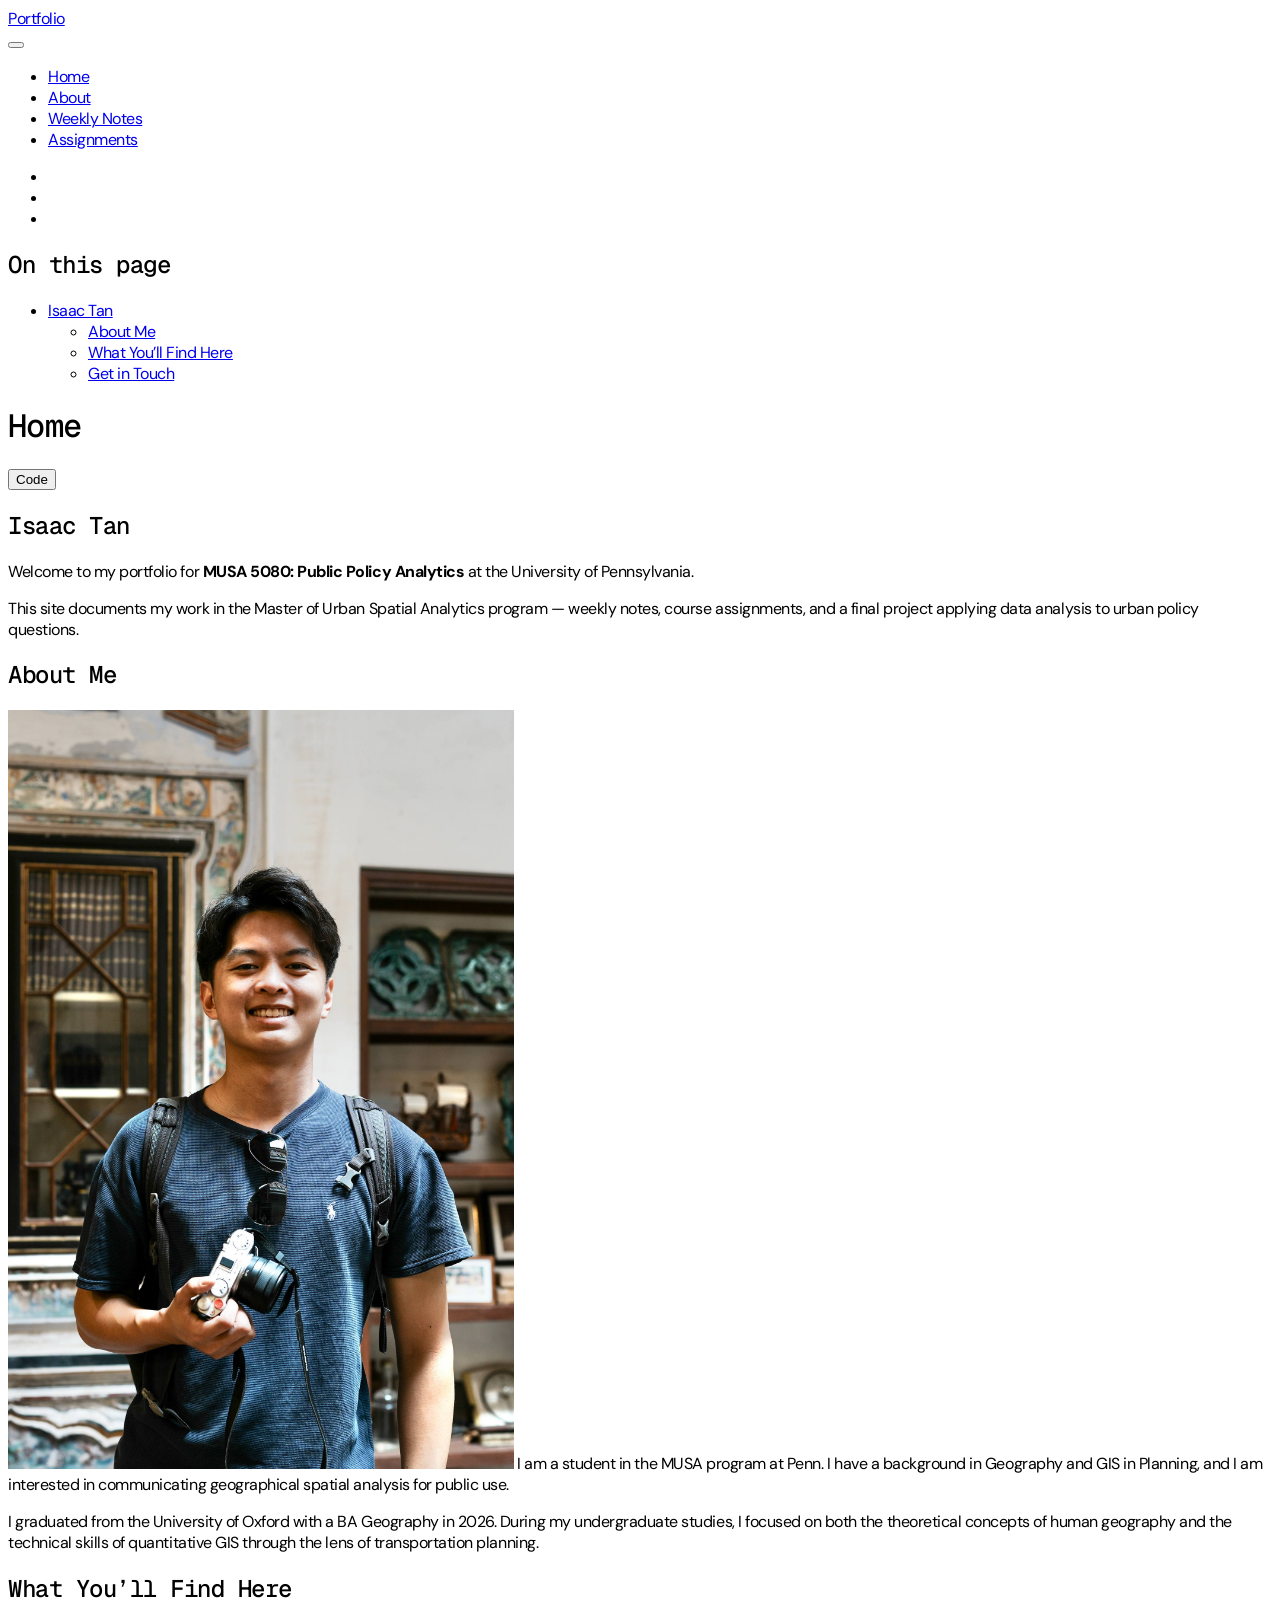
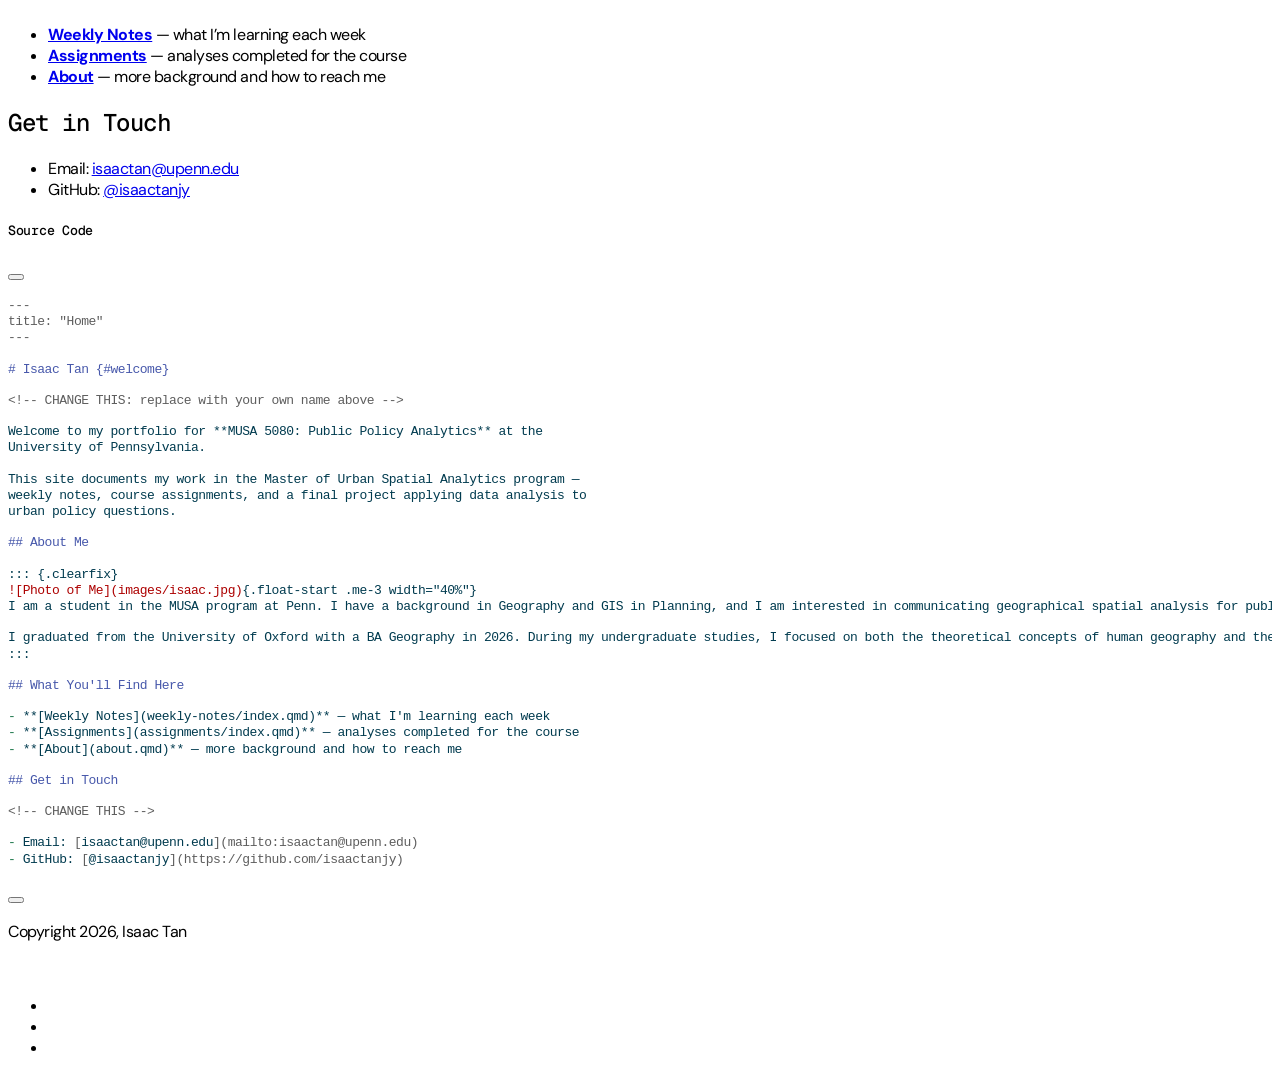
==== commit 14a4c10b: "Footer update" ====
--- a/docs/index.html
+++ b/docs/index.html
@@ -315,6 +315,16 @@
 </ul>
             <ul class="navbar-nav navbar-nav-scroll ms-auto">
   <li class="nav-item compact">
+    <a class="nav-link" href="./www.linkedin.com/in/isaactanjy"> <i class="bi bi-linkedin" role="img">
+</i> 
+<span class="menu-text"></span></a>
+  </li>  
+  <li class="nav-item compact">
+    <a class="nav-link" href="https://www.instagram.com/zacs.snaps/"> <i class="bi bi-instagram" role="img">
+</i> 
+<span class="menu-text"></span></a>
+  </li>  
+  <li class="nav-item compact">
     <a class="nav-link" href="https://github.com/isaactanjy/MUSA-5080-portfolio"> <i class="bi bi-github" role="img">
 </i> 
 <span class="menu-text"></span></a>
@@ -905,6 +915,38 @@
 <span id="cb1-36"><a href="#cb1-36" aria-hidden="true" tabindex="-1"></a><span class="ss">- </span>GitHub: <span class="co">[</span><span class="ot">@isaactanjy</span><span class="co">](https://github.com/isaactanjy)</span></span></code></pre></div><button title="Copy to Clipboard" class="code-copy-button" data-in-quarto-modal=""><i class="bi"></i></button></div>
 </div></div></div></div></div>
 </div> <!-- /content -->
+<footer class="footer">
+  <div class="nav-footer">
+    <div class="nav-footer-left">
+<p>Copyright 2026, Isaac Tan</p>
+</div>   
+    <div class="nav-footer-center">
+      &nbsp;
+    </div>
+    <div class="nav-footer-right">
+      <ul class="footer-items list-unstyled">
+    <li class="nav-item compact">
+    <a class="nav-link" href="./www.linkedin.com/in/isaactanjy">
+      <i class="bi bi-linkedin" role="img">
+</i> 
+    </a>
+  </li>  
+    <li class="nav-item compact">
+    <a class="nav-link" href="https://www.instagram.com/zacs.snaps/">
+      <i class="bi bi-instagram" role="img">
+</i> 
+    </a>
+  </li>  
+    <li class="nav-item compact">
+    <a class="nav-link" href="https://github.com/isaactanjy/MUSA-5080-portfolio">
+      <i class="bi bi-github" role="img">
+</i> 
+    </a>
+  </li>  
+</ul>
+    </div>
+  </div>
+</footer>
 
 
 
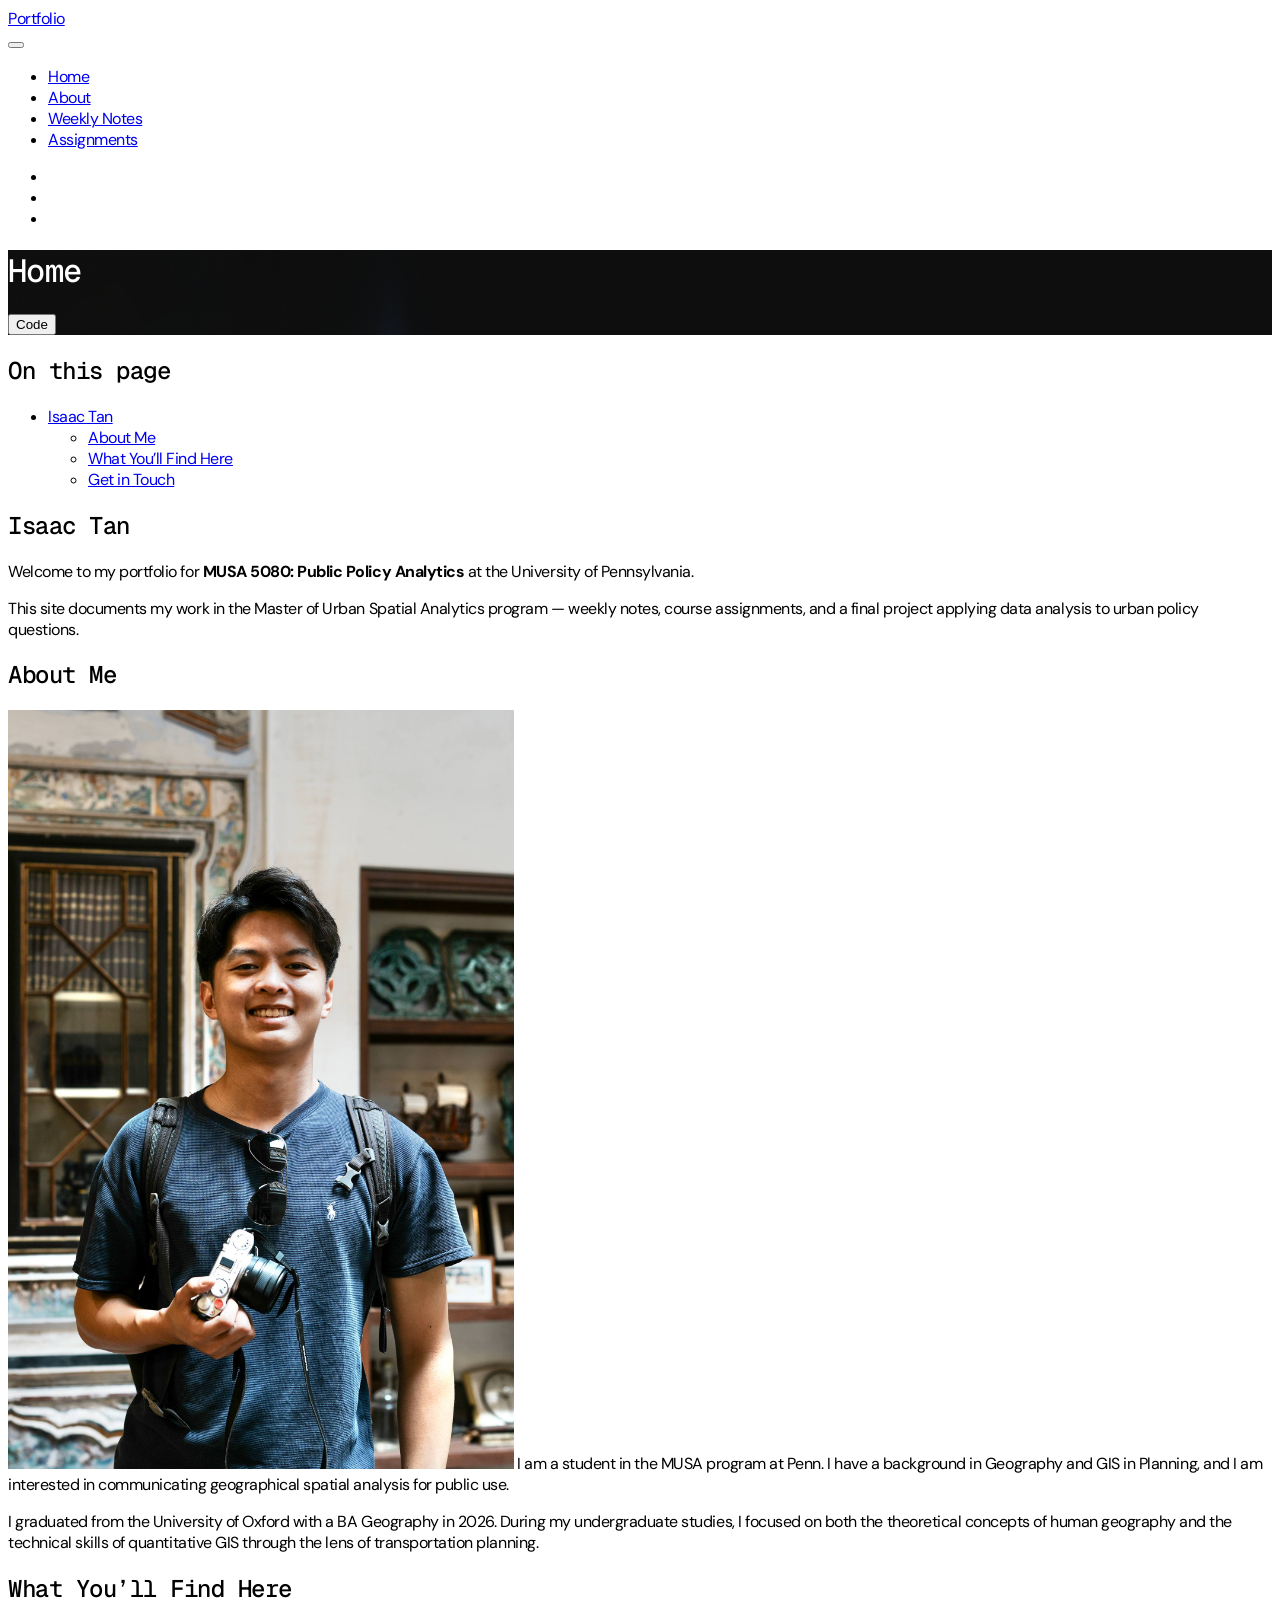
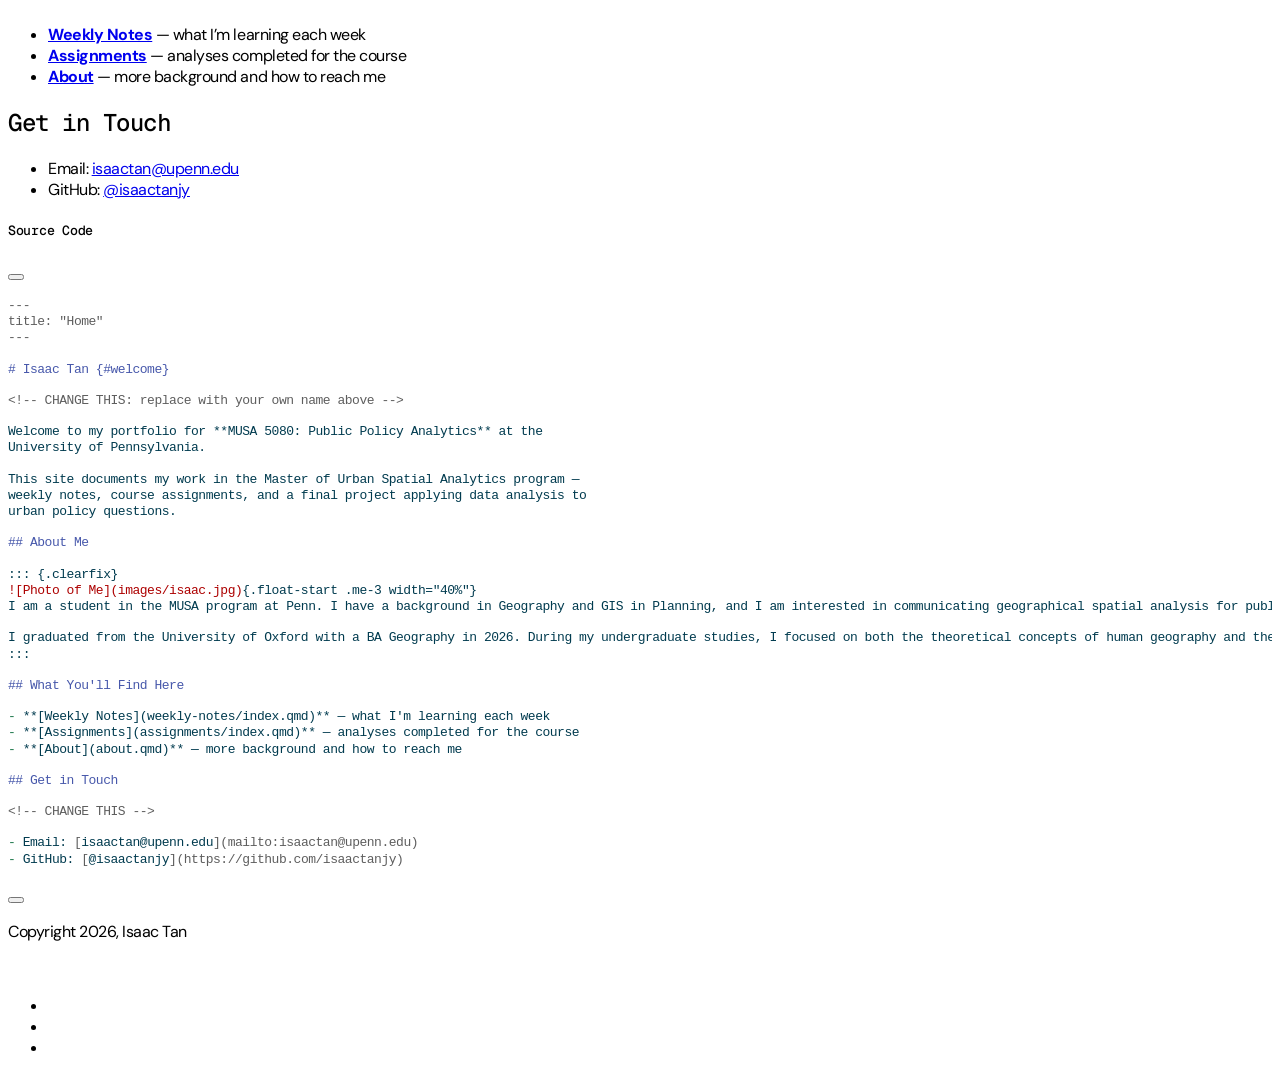
==== commit 05448c02: "Update" ====
--- a/docs/index.html
+++ b/docs/index.html
@@ -112,6 +112,24 @@
     "search-label": "Search"
   }
 }</script>
+<style>
+
+      .quarto-title-block .quarto-title-banner h1,
+      .quarto-title-block .quarto-title-banner h2,
+      .quarto-title-block .quarto-title-banner h3,
+      .quarto-title-block .quarto-title-banner h4,
+      .quarto-title-block .quarto-title-banner h5,
+      .quarto-title-block .quarto-title-banner h6
+      {
+        color: white;
+      }
+
+      .quarto-title-block .quarto-title-banner {
+        color: white;
+background-image: url(images/banner.jpg);
+background-size: cover;
+      }
+</style>
 
 
 <link rel="stylesheet" href="./styles.css">
@@ -282,7 +300,7 @@
   </script>
 
 <div id="quarto-search-results"></div>
-  <header id="quarto-header" class="headroom fixed-top">
+  <header id="quarto-header" class="headroom fixed-top quarto-banner">
     <nav class="navbar navbar-expand-lg " data-bs-theme="dark">
       <div class="navbar-container container-fluid">
       <div class="navbar-brand-container mx-auto">
@@ -315,12 +333,12 @@
 </ul>
             <ul class="navbar-nav navbar-nav-scroll ms-auto">
   <li class="nav-item compact">
-    <a class="nav-link" href="./www.linkedin.com/in/isaactanjy"> <i class="bi bi-linkedin" role="img">
+    <a class="nav-link" href="mailto:isaactan@upenn.edu"> <i class="bi bi-envelope-fill" role="img">
 </i> 
 <span class="menu-text"></span></a>
   </li>  
   <li class="nav-item compact">
-    <a class="nav-link" href="https://www.instagram.com/zacs.snaps/"> <i class="bi bi-instagram" role="img">
+    <a class="nav-link" href="https://www.linkedin.com/in/isaactanjy"> <i class="bi bi-linkedin" role="img">
 </i> 
 <span class="menu-text"></span></a>
   </li>  
@@ -338,7 +356,23 @@
     </nav>
 </header>
 <!-- content -->
-<div id="quarto-content" class="quarto-container page-columns page-rows-contents page-layout-article page-navbar">
+<header id="title-block-header" class="quarto-title-block default page-columns page-full">
+  <div class="quarto-title-banner page-columns page-full">
+    <div class="quarto-title column-body">
+      <div class="quarto-title-block"><div><h1 class="title">Home</h1><button type="button" class="btn code-tools-button" id="quarto-code-tools-source"><i class="bi"></i> Code</button></div></div>
+                      </div>
+  </div>
+    
+  
+  <div class="quarto-title-meta">
+
+      
+    
+      
+    </div>
+    
+  
+  </header><div id="quarto-content" class="quarto-container page-columns page-rows-contents page-layout-article page-navbar">
 <!-- sidebar -->
 <!-- margin-sidebar -->
     <div id="quarto-margin-sidebar" class="sidebar margin-sidebar">
@@ -356,26 +390,11 @@
 </nav>
     </div>
 <!-- main -->
-<main class="content" id="quarto-document-content">
-
-
-<header id="title-block-header" class="quarto-title-block default">
-<div class="quarto-title">
-<div class="quarto-title-block"><div><h1 class="title">Home</h1><button type="button" class="btn code-tools-button" id="quarto-code-tools-source"><i class="bi"></i> Code</button></div></div>
-</div>
-
-
-
-<div class="quarto-title-meta">
-
-    
-  
-    
-  </div>
-  
-
-
-</header>
+<main class="content quarto-banner-title-block" id="quarto-document-content">
+
+
+
+
 
 
 <section id="welcome" class="level1">
@@ -926,14 +945,14 @@
     <div class="nav-footer-right">
       <ul class="footer-items list-unstyled">
     <li class="nav-item compact">
-    <a class="nav-link" href="./www.linkedin.com/in/isaactanjy">
-      <i class="bi bi-linkedin" role="img">
+    <a class="nav-link" href="mailto:isaactan@upenn.edu">
+      <i class="bi bi-envelope-fill" role="img">
 </i> 
     </a>
   </li>  
     <li class="nav-item compact">
-    <a class="nav-link" href="https://www.instagram.com/zacs.snaps/">
-      <i class="bi bi-instagram" role="img">
+    <a class="nav-link" href="https://www.linkedin.com/in/isaactanjy">
+      <i class="bi bi-linkedin" role="img">
 </i> 
     </a>
   </li>  
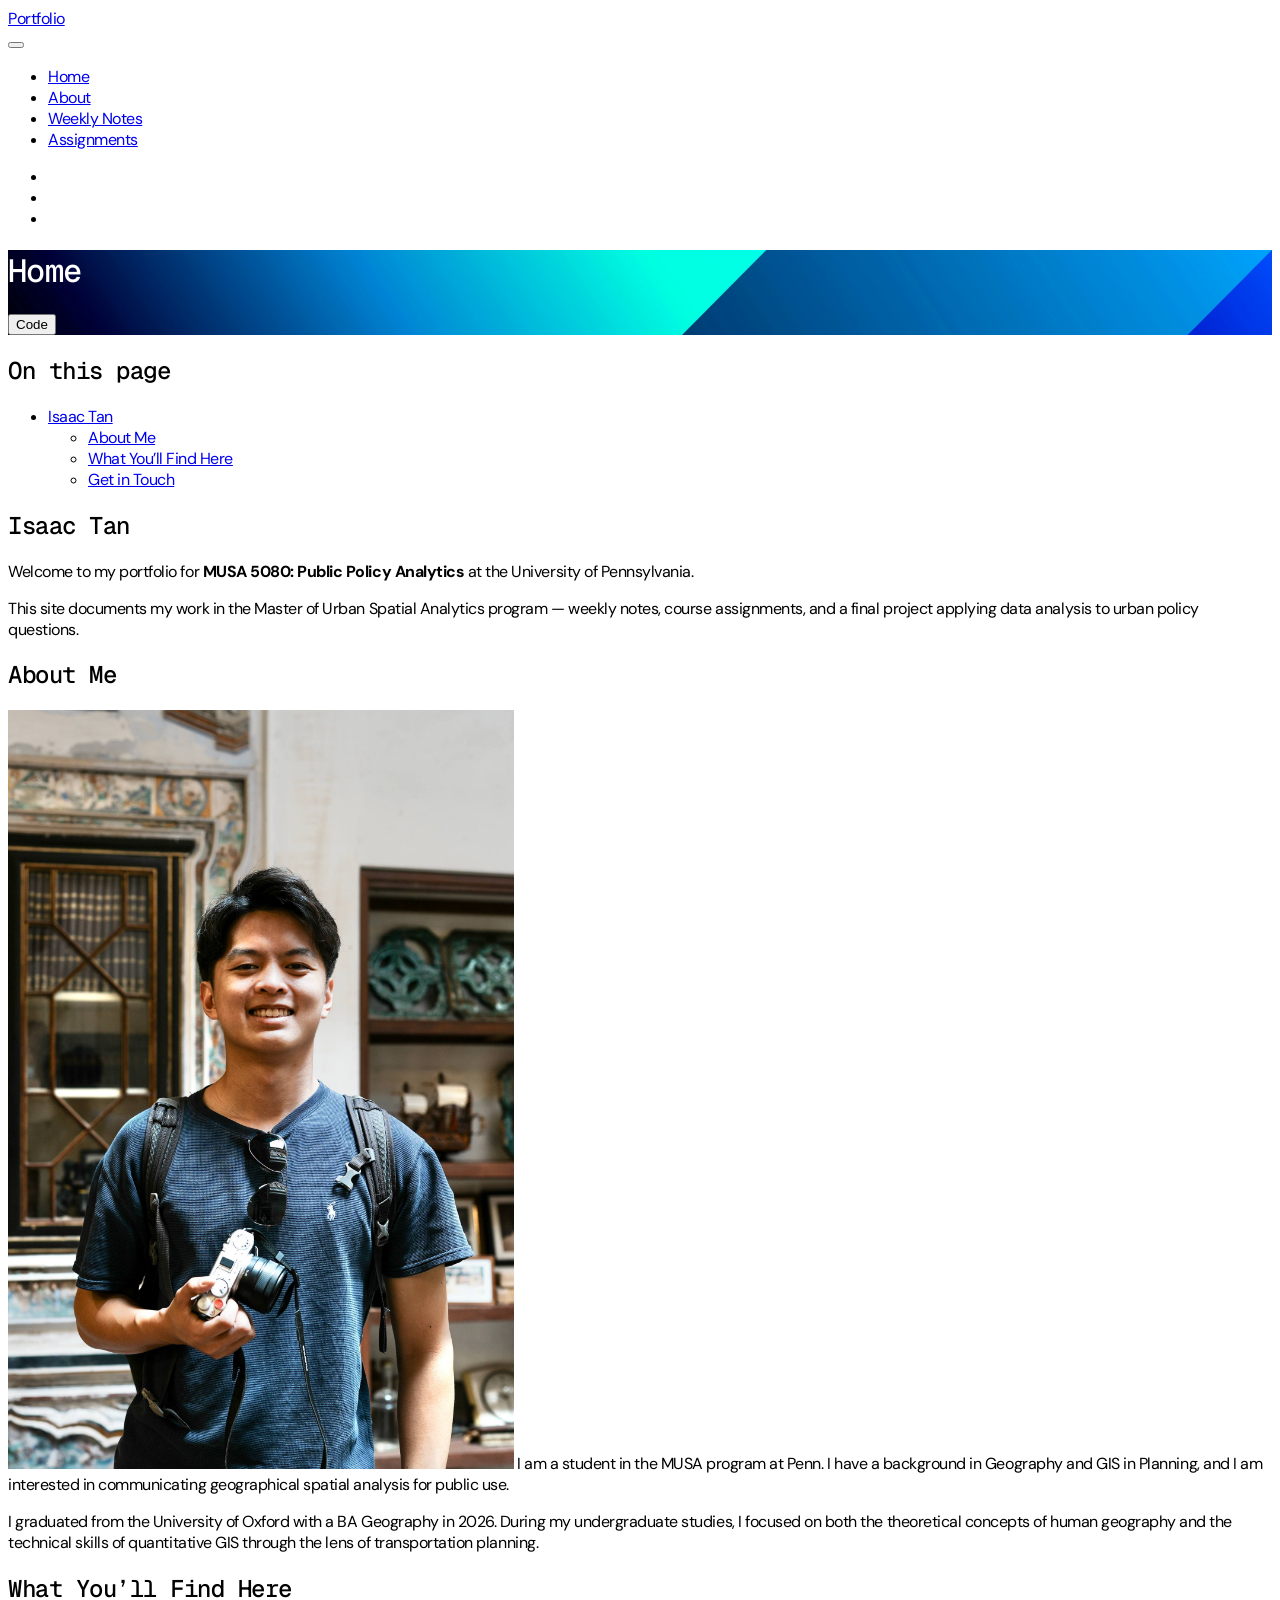
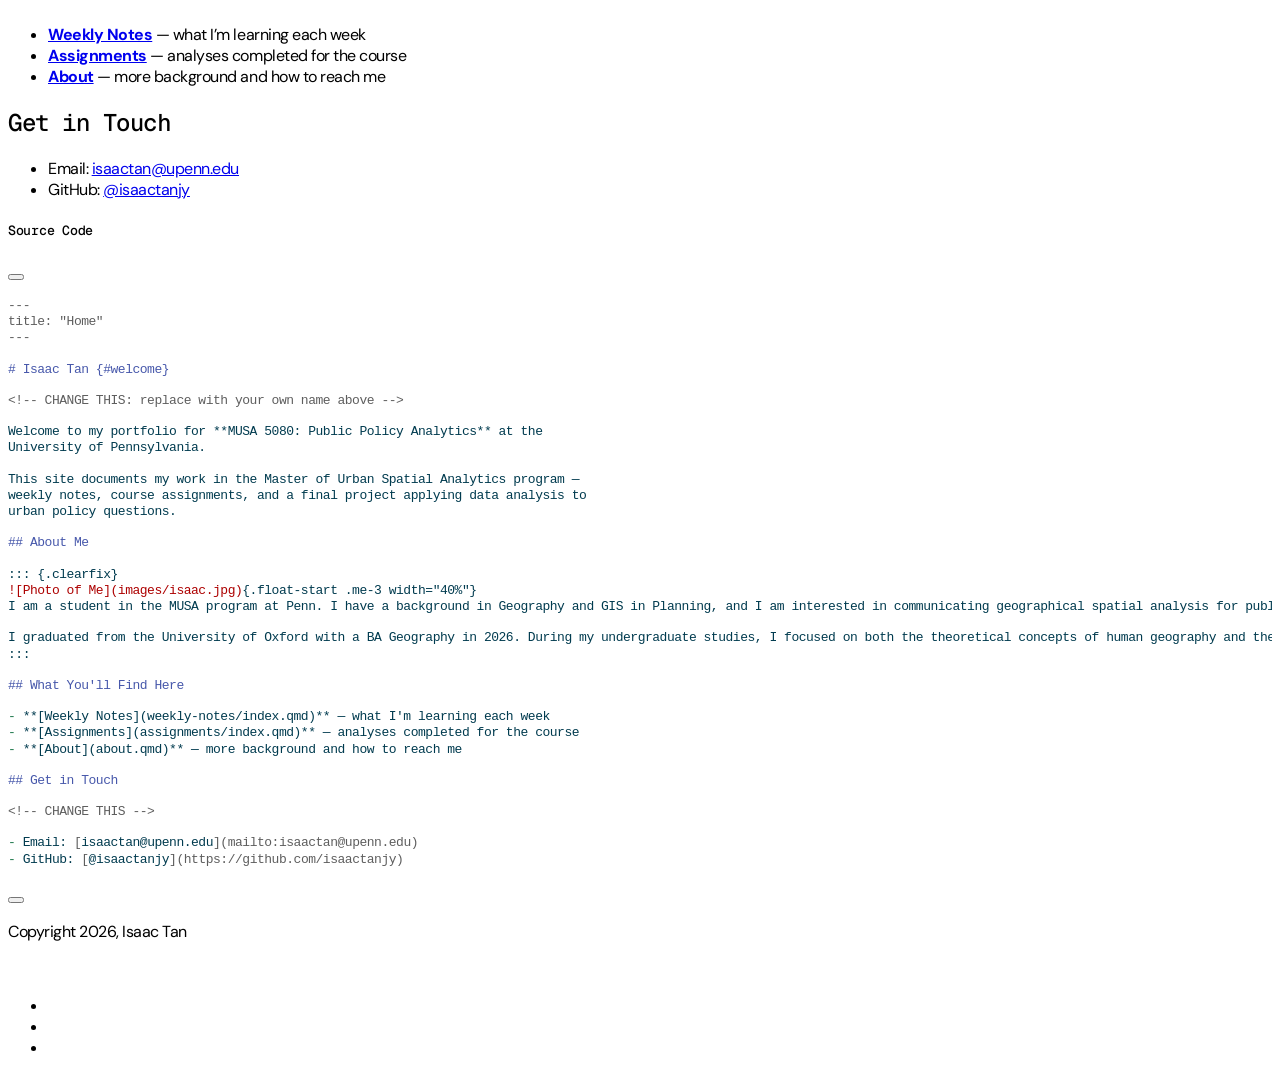
==== commit 5db44381: "Update dark mode to advanced settings" ====
--- a/docs/index.html
+++ b/docs/index.html
@@ -278,7 +278,8 @@
       }
     };
     const authorPrefersDark = false;
-    const darkModeDefault = authorPrefersDark;
+    const queryPrefersDark = window.matchMedia('(prefers-color-scheme: dark)');
+    const darkModeDefault = queryPrefersDark.matches;
       document.querySelector('link#quarto-text-highlighting-styles.quarto-color-scheme-extra').rel = 'disabled-stylesheet';
       document.querySelector('link#quarto-bootstrap.quarto-color-scheme-extra').rel = 'disabled-stylesheet';
     let localAlternateSentinel = darkModeDefault ? 'alternate' : 'default';
@@ -291,6 +292,14 @@
       toggleGiscusIfUsed(toAlternate, darkModeDefault);
       window.dispatchEvent(new Event('resize'));
     };
+    queryPrefersDark.addEventListener("change", e => {
+      if(window.localStorage.getItem("quarto-color-scheme") !== null)
+        return;
+      const alternate = e.matches
+      toggleColorMode(alternate);
+      localAlternateSentinel = e.matches ? 'alternate' : 'default'; // this is used alongside local storage!
+      toggleGiscusIfUsed(alternate, darkModeDefault);
+    });
     // Switch to dark mode if need be
     if (hasAlternateSentinel()) {
       toggleColorMode(true);
--- a/docs/styles.css
+++ b/docs/styles.css
@@ -70,4 +70,8 @@
   font-style: italic;
 }
 
+* {
+  transition: background-color 0.3s ease, color 0.3s ease, border-color 0.3s ease;
+}
 
+
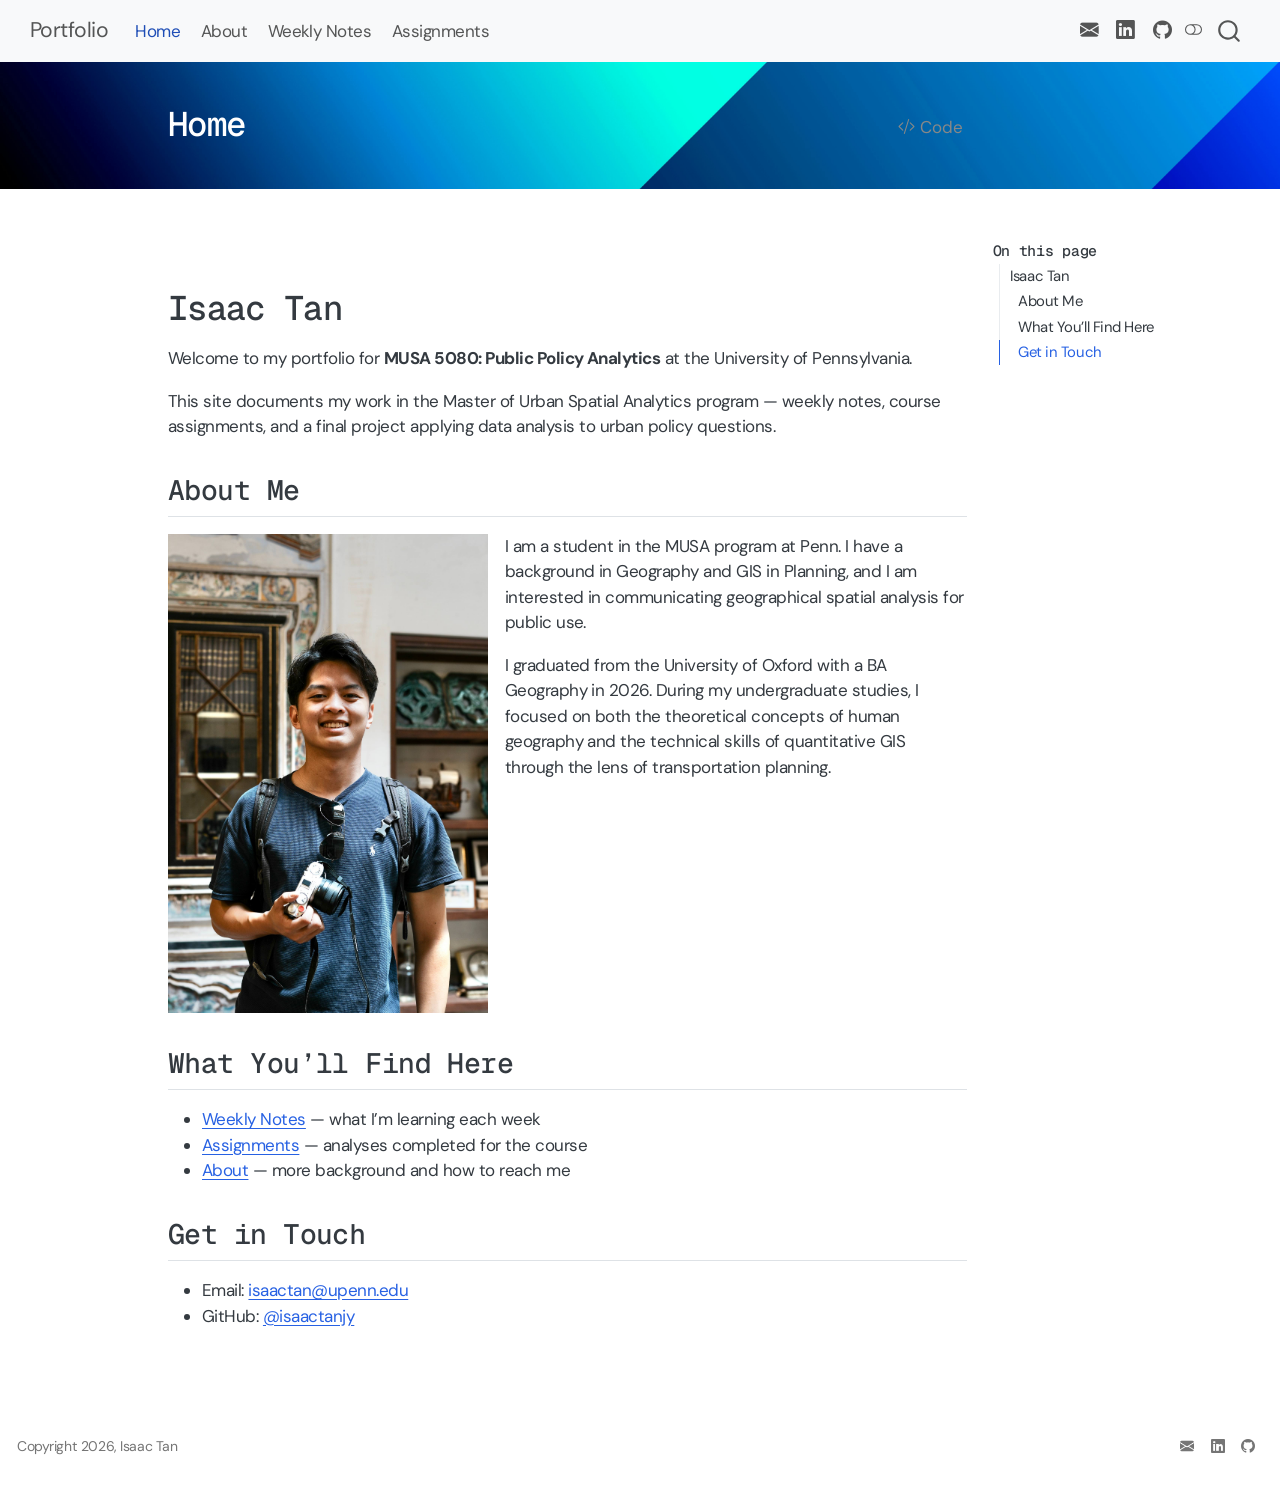
==== commit fcec6c3a: "Update Assignment 2" ====
--- a/docs/index.html
+++ b/docs/index.html
@@ -82,9 +82,9 @@
 <link href="site_libs/quarto-html/quarto-syntax-highlighting-64a204ab8560d761af7679ceaba22944.css" rel="stylesheet" class="quarto-color-scheme-extra" id="quarto-text-highlighting-styles">
 <script src="site_libs/bootstrap/bootstrap.min.js"></script>
 <link href="site_libs/bootstrap/bootstrap-icons.css" rel="stylesheet">
-<link href="site_libs/bootstrap/bootstrap-172ba59bd5e0b52282274ba0c0cc16fc.min.css" rel="stylesheet" append-hash="true" class="quarto-color-scheme" id="quarto-bootstrap" data-mode="light">
-<link href="site_libs/bootstrap/bootstrap-dark-98619039a093ba5a6f730cdc128dc4af.min.css" rel="stylesheet" append-hash="true" class="quarto-color-scheme quarto-color-alternate" id="quarto-bootstrap" data-mode="dark">
-<link href="site_libs/bootstrap/bootstrap-172ba59bd5e0b52282274ba0c0cc16fc.min.css" rel="stylesheet" append-hash="true" class="quarto-color-scheme-extra" id="quarto-bootstrap" data-mode="light">
+<link href="site_libs/bootstrap/bootstrap-445b8638c3d06994fee0907d791121c4.min.css" rel="stylesheet" append-hash="true" class="quarto-color-scheme" id="quarto-bootstrap" data-mode="light">
+<link href="site_libs/bootstrap/bootstrap-dark-45d6e43468d7b786d41ea826f271f239.min.css" rel="stylesheet" append-hash="true" class="quarto-color-scheme quarto-color-alternate" id="quarto-bootstrap" data-mode="dark">
+<link href="site_libs/bootstrap/bootstrap-445b8638c3d06994fee0907d791121c4.min.css" rel="stylesheet" append-hash="true" class="quarto-color-scheme-extra" id="quarto-bootstrap" data-mode="light">
 <script id="quarto-search-options" type="application/json">{
   "location": "navbar",
   "copy-button": false,
@@ -112,6 +112,7 @@
     "search-label": "Search"
   }
 }</script>
+<style>html{ scroll-behavior: smooth; }</style>
 <style>
 
       .quarto-title-block .quarto-title-banner h1,
@@ -132,7 +133,7 @@
 </style>
 
 
-<link rel="stylesheet" href="./styles.css">
+<link rel="stylesheet" href="styles.css">
 </head>
 
 <body class="nav-fixed quarto-light"><script id="quarto-html-before-body" type="application/javascript">
@@ -979,4 +980,5 @@
 
 
 
+<script src="site_libs/quarto-html/zenscroll-min.js"></script>
 </body></html>
--- a/docs/styles.css
+++ b/docs/styles.css
@@ -71,7 +71,13 @@
 }
 
 * {
-  transition: background-color 0.3s ease, color 0.3s ease, border-color 0.3s ease;
+  transition: background-color 0.2s ease, color 0.2s ease, border-color 0.2s ease;
 }
 
-
+/* Prevent layout offset lag on scroll indicators */
+h1, h2, h3, h4, h5, h6,
+.nav-link,
+#TOC,
+#TOC * {
+  transition: none !important;
+}
